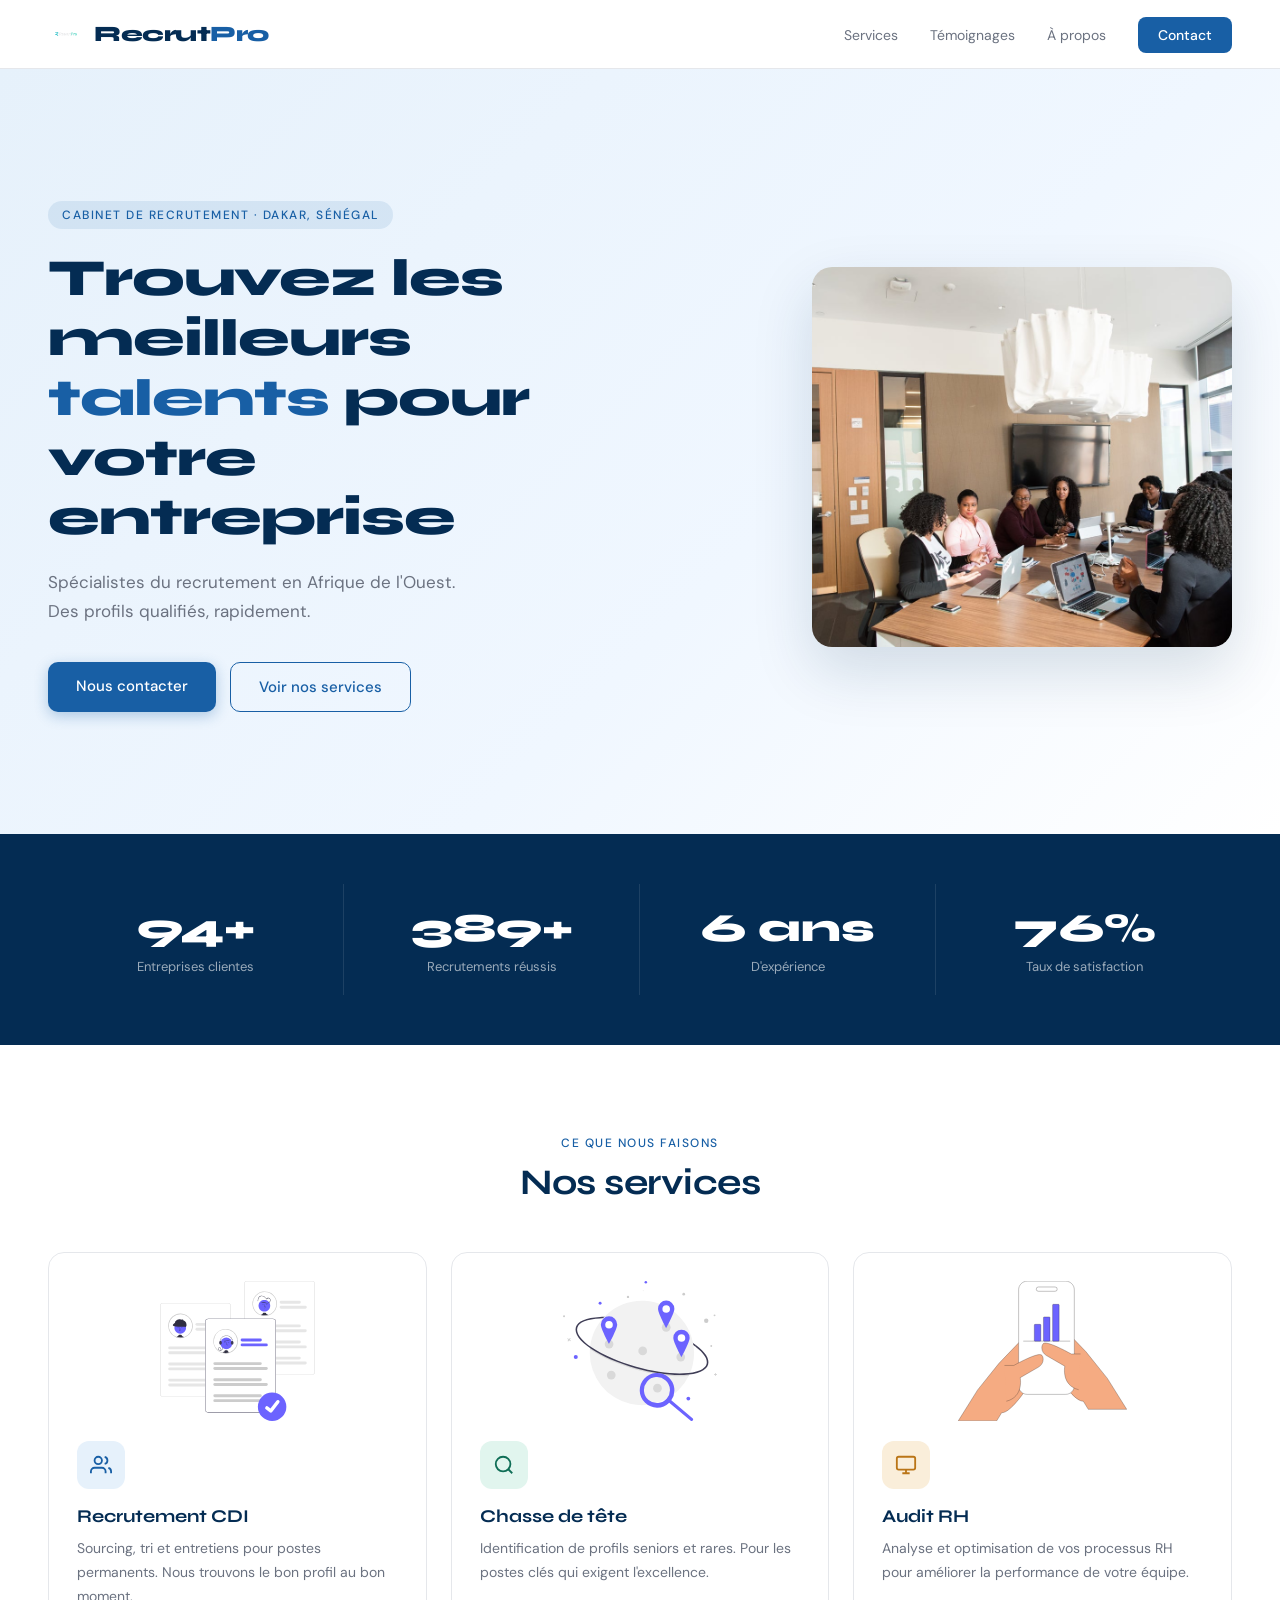
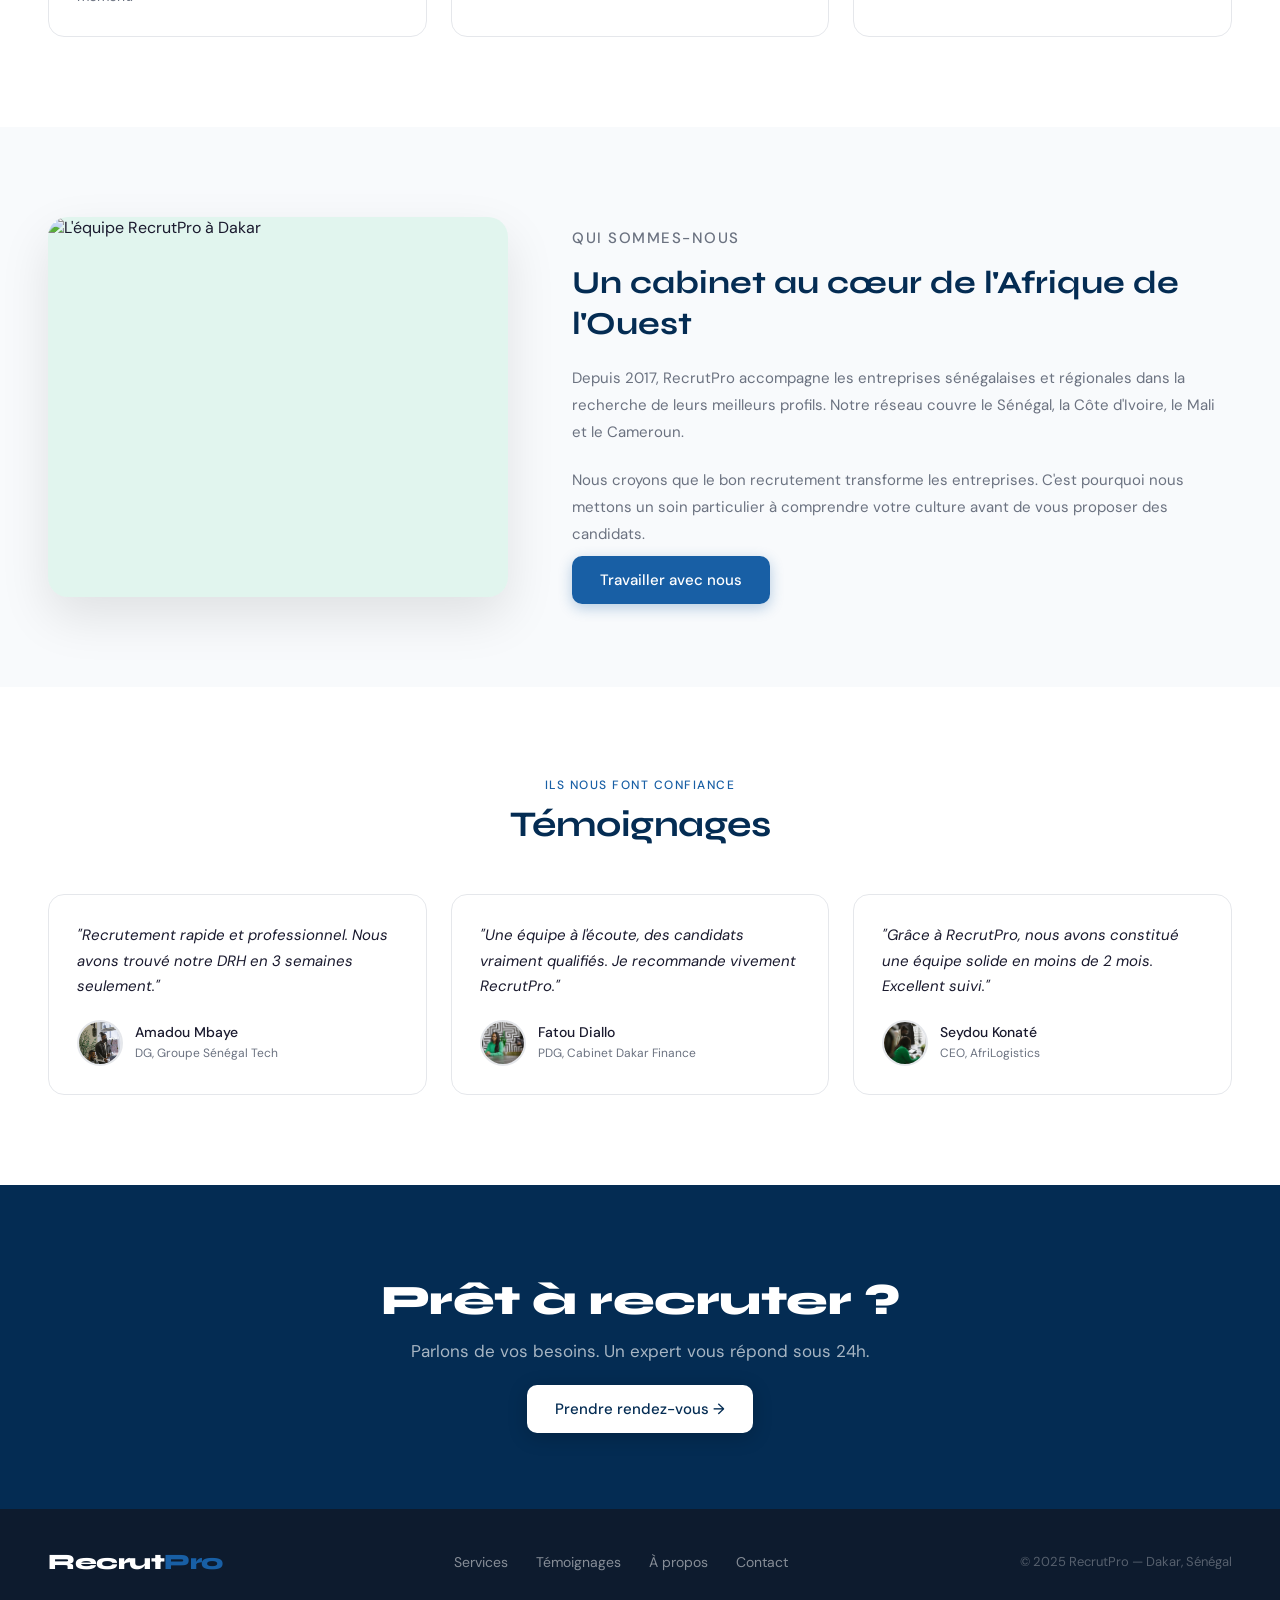
==== index.html @ 2d2f8867 "first commit" ====
<!DOCTYPE html>
<html lang="fr">
<head>
  <meta charset="UTF-8" />
  <meta name="viewport" content="width=device-width, initial-scale=1.0"/>
  <title>RecrutPro — Cabinet de recrutement</title>
  <link rel="preconnect" href="https://fonts.googleapis.com">
  <link href="https://fonts.googleapis.com/css2?family=Syne:wght@400;600;700;800&family=DM+Sans:wght@300;400;500&display=swap" rel="stylesheet">
  <link rel="stylesheet" href="style.css" />
</head>
<body>

  <!-- NAVBAR -->
  <nav class="navbar" id="navbar">
    <div class="logo-wrapper">
      <img src="images/logo.png" alt="Logo RecrutPro" class="logo-img" onerror="this.style.display='none'" />
      <span class="logo">Recrut<span class="logo-accent">Pro</span></span>
    </div>
    <ul class="nav-links" id="nav-links">
      <li><a href="#services">Services</a></li>
      <li><a href="#temoignages">Témoignages</a></li>
      <li><a href="#about">À propos</a></li>
      <li><a href="pages/contact.html" class="btn-contact">Contact</a></li>
    </ul>
    <button class="burger" id="burger" aria-label="Menu">
      <span></span><span></span><span></span>
    </button>
  </nav>

  <!-- HERO -->
  <section class="hero">
    <div class="hero-content">
      <p class="tag animate">Cabinet de recrutement · Dakar, Sénégal</p>
      <h1 class="animate delay-1">Trouvez les meilleurs <em>talents</em> pour votre entreprise</h1>
      <p class="subtitle animate delay-2">Spécialistes du recrutement en Afrique de l'Ouest.<br>Des profils qualifiés, rapidement.</p>
      <div class="hero-buttons animate delay-3">
        <a href="pages/contact.html" class="btn-primary">Nous contacter</a>
        <a href="#services" class="btn-secondary">Voir nos services</a>
      </div>
    </div>
    <div class="hero-visual animate delay-2">
      <img
        src="images/hero.jpg"
        alt="Équipe professionnelle en réunion"
        class="hero-img"
        onerror="this.parentElement.style.background='#B5D4F4'"
      />
    </div>
  </section>

  <!-- STATS -->
  <section class="stats">
    <div class="stat">
      <h2 data-target="120" data-suffix="+">0</h2>
      <p>Entreprises clientes</p>
    </div>
    <div class="stat">
      <h2 data-target="500" data-suffix="+">0</h2>
      <p>Recrutements réussis</p>
    </div>
    <div class="stat">
      <h2 data-target="8" data-suffix=" ans">0</h2>
      <p>D'expérience</p>
    </div>
    <div class="stat">
      <h2 data-target="98" data-suffix="%">0</h2>
      <p>Taux de satisfaction</p>
    </div>
  </section>

  <!-- SERVICES -->
  <section class="services" id="services">
    <div class="section-header">
      <p class="section-tag">Ce que nous faisons</p>
      <h2>Nos services</h2>
    </div>
    <div class="services-grid">

      <div class="service-card fade-in">
        <img
          src="images/service-recrutement.svg"
          alt="Illustration recrutement CDI"
          class="service-img"
          onerror="this.style.display='none'"
        />
        <div class="service-icon blue">
          <svg width="22" height="22" viewBox="0 0 24 24" fill="none" stroke="currentColor" stroke-width="2">
            <path d="M17 21v-2a4 4 0 0 0-4-4H5a4 4 0 0 0-4 4v2"/>
            <circle cx="9" cy="7" r="4"/>
            <path d="M23 21v-2a4 4 0 0 0-3-3.87"/>
            <path d="M16 3.13a4 4 0 0 1 0 7.75"/>
          </svg>
        </div>
        <h3>Recrutement CDI</h3>
        <p>Sourcing, tri et entretiens pour postes permanents. Nous trouvons le bon profil au bon moment.</p>
      </div>

      <div class="service-card fade-in">
        <img
          src="images/service-chasse.svg"
          alt="Illustration chasse de tête"
          class="service-img"
          onerror="this.style.display='none'"
        />
        <div class="service-icon green">
          <svg width="22" height="22" viewBox="0 0 24 24" fill="none" stroke="currentColor" stroke-width="2">
            <circle cx="11" cy="11" r="8"/>
            <path d="m21 21-4.35-4.35"/>
          </svg>
        </div>
        <h3>Chasse de tête</h3>
        <p>Identification de profils seniors et rares. Pour les postes clés qui exigent l'excellence.</p>
      </div>

      <div class="service-card fade-in">
        <img
          src="images/service-audit.svg"
          alt="Illustration audit RH"
          class="service-img"
          onerror="this.style.display='none'"
        />
        <div class="service-icon amber">
          <svg width="22" height="22" viewBox="0 0 24 24" fill="none" stroke="currentColor" stroke-width="2">
            <rect x="2" y="3" width="20" height="14" rx="2"/>
            <path d="M8 21h8M12 17v4"/>
          </svg>
        </div>
        <h3>Audit RH</h3>
        <p>Analyse et optimisation de vos processus RH pour améliorer la performance de votre équipe.</p>
      </div>

    </div>
  </section>

  <!-- À PROPOS -->
  <section class="about" id="about">
    <div class="about-img-wrapper fade-in">
      <img
        src="images/equipe.jpg"
        alt="L'équipe RecrutPro à Dakar"
        class="about-img"
        onerror="this.parentElement.style.background='#E1F5EE'"
      />
    </div>
    <div class="about-content fade-in">
      <p class="section-tag">Qui sommes-nous</p>
      <h2>Un cabinet au cœur de l'Afrique de l'Ouest</h2>
      <p>Depuis 2017, RecrutPro accompagne les entreprises sénégalaises et régionales dans la recherche de leurs meilleurs profils. Notre réseau couvre le Sénégal, la Côte d'Ivoire, le Mali et le Cameroun.</p>
      <br/>
      <p>Nous croyons que le bon recrutement transforme les entreprises. C'est pourquoi nous mettons un soin particulier à comprendre votre culture avant de vous proposer des candidats.</p>
      <br/>
      <a href="pages/contact.html" class="btn-primary">Travailler avec nous</a>
    </div>
  </section>

  <!-- TÉMOIGNAGES -->
  <section class="testimonials" id="temoignages">
    <div class="section-header">
      <p class="section-tag">Ils nous font confiance</p>
      <h2>Témoignages</h2>
    </div>
    <div class="testimonials-grid">

      <div class="testimonial-card fade-in">
        <p>"Recrutement rapide et professionnel. Nous avons trouvé notre DRH en 3 semaines seulement."</p>
        <div class="testimonial-author">
          <img
            src="images/temoignage-1.jpg"
            alt="Photo Amadou Mbaye"
            class="author-img"
            onerror="this.outerHTML='<div class=\'avatar-fallback blue\'>AM</div>'"
          />
          <div>
            <strong>Amadou Mbaye</strong>
            <span>DG, Groupe Sénégal Tech</span>
          </div>
        </div>
      </div>

      <div class="testimonial-card fade-in">
        <p>"Une équipe à l'écoute, des candidats vraiment qualifiés. Je recommande vivement RecrutPro."</p>
        <div class="testimonial-author">
          <img
            src="images/temoignage-2.jpg"
            alt="Photo Fatou Diallo"
            class="author-img"
            onerror="this.outerHTML='<div class=\'avatar-fallback green\'>FD</div>'"
          />
          <div>
            <strong>Fatou Diallo</strong>
            <span>PDG, Cabinet Dakar Finance</span>
          </div>
        </div>
      </div>

      <div class="testimonial-card fade-in">
        <p>"Grâce à RecrutPro, nous avons constitué une équipe solide en moins de 2 mois. Excellent suivi."</p>
        <div class="testimonial-author">
          <img
            src="images/temoignage-3.jpg"
            alt="Photo Seydou Konaté"
            class="author-img"
            onerror="this.outerHTML='<div class=\'avatar-fallback amber\'>SK</div>'"
          />
          <div>
            <strong>Seydou Konaté</strong>
            <span>CEO, AfriLogistics</span>
          </div>
        </div>
      </div>

    </div>
  </section>

  <!-- CTA -->
  <section class="cta">
    <div class="cta-content">
      <h2>Prêt à recruter ?</h2>
      <p>Parlons de vos besoins. Un expert vous répond sous 24h.</p>
      <a href="pages/contact.html" class="btn-primary">Prendre rendez-vous →</a>
    </div>
  </section>

  <!-- FOOTER -->
  <footer>
    <div class="footer-content">
      <div class="logo-wrapper">
        <img src="images/logo-blanc.png" alt="Logo RecrutPro" class="logo-img" onerror="this.style.display='none'" />
        <span class="logo footer-logo">Recrut<span class="logo-accent">Pro</span></span>
      </div>
      <div class="footer-links">
        <a href="#services">Services</a>
        <a href="#temoignages">Témoignages</a>
        <a href="#about">À propos</a>
        <a href="pages/contact.html">Contact</a>
      </div>
      <p class="footer-copy">© 2025 RecrutPro — Dakar, Sénégal</p>
    </div>
  </footer>

  <script src="script.js"></script>
</body>
</html>
---- style.css ----
/* ========================
   VARIABLES & RESET
======================== */
:root {
  --blue: #185FA5;
  --blue-light: #E6F1FB;
  --blue-dark: #042C53;
  --green: #0F6E56;
  --green-light: #E1F5EE;
  --amber: #BA7517;
  --amber-light: #FAEEDA;
  --text: #1a1a2e;
  --text-muted: #6b7280;
  --border: #e5e7eb;
  --bg: #ffffff;
  --bg-soft: #f8fafc;
}

* { margin: 0; padding: 0; box-sizing: border-box; }
html { scroll-behavior: smooth; }
body { font-family: 'DM Sans', sans-serif; color: var(--text); background: var(--bg); overflow-x: hidden; }

/* ========================
   NAVBAR
======================== */
.navbar {
  display: flex;
  justify-content: space-between;
  align-items: center;
  padding: 16px 48px;
  background: rgba(255,255,255,0.95);
  backdrop-filter: blur(10px);
  border-bottom: 1px solid var(--border);
  position: sticky;
  top: 0;
  z-index: 100;
  transition: box-shadow 0.3s ease;
}

.logo-wrapper {
  display: flex;
  align-items: center;
  gap: 10px;
}

/* Image du logo dans la navbar */
.logo-img {
  width: 36px;
  height: 36px;
  object-fit: contain;
}

.logo {
  font-family: 'Syne', sans-serif;
  font-size: 22px;
  font-weight: 800;
  color: var(--blue-dark);
  letter-spacing: -0.5px;
}

.logo-accent { color: var(--blue); }

.nav-links {
  list-style: none;
  display: flex;
  align-items: center;
  gap: 32px;
}

.nav-links a {
  text-decoration: none;
  color: var(--text-muted);
  font-size: 14px;
  transition: color 0.2s;
}

.nav-links a:hover { color: var(--blue); }

.btn-contact {
  background: var(--blue) !important;
  color: #fff !important;
  padding: 9px 20px;
  border-radius: 8px;
  font-weight: 500 !important;
  transition: background 0.2s, transform 0.1s !important;
}

.btn-contact:hover {
  background: var(--blue-dark) !important;
  transform: translateY(-1px);
}

.burger {
  display: none;
  flex-direction: column;
  gap: 5px;
  background: none;
  border: none;
  cursor: pointer;
  padding: 4px;
}

.burger span {
  display: block;
  width: 24px;
  height: 2px;
  background: var(--text);
  border-radius: 2px;
  transition: all 0.3s ease;
}

/* ========================
   HERO
======================== */
.hero {
  display: flex;
  align-items: center;
  justify-content: space-between;
  padding: 90px 48px 80px;
  background: linear-gradient(135deg, var(--blue-light) 0%, #f0f7ff 60%, #fff 100%);
  min-height: 85vh;
  gap: 60px;
}

.hero-content { flex: 1; max-width: 580px; }

.tag {
  display: inline-block;
  font-size: 12px;
  font-weight: 500;
  color: var(--blue);
  text-transform: uppercase;
  letter-spacing: 1.5px;
  background: rgba(24,95,165,0.1);
  padding: 6px 14px;
  border-radius: 20px;
  margin-bottom: 20px;
}

.hero-content h1 {
  font-family: 'Syne', sans-serif;
  font-size: 52px;
  font-weight: 800;
  color: var(--blue-dark);
  line-height: 1.15;
  margin-bottom: 20px;
  letter-spacing: -1px;
}

.hero-content h1 em { font-style: normal; color: var(--blue); }

.subtitle {
  font-size: 17px;
  color: var(--text-muted);
  line-height: 1.7;
  margin-bottom: 36px;
}

.hero-buttons { display: flex; gap: 14px; flex-wrap: wrap; }

.btn-primary {
  background: var(--blue);
  color: #fff;
  padding: 14px 28px;
  border-radius: 10px;
  text-decoration: none;
  font-size: 15px;
  font-weight: 500;
  transition: background 0.2s, transform 0.15s, box-shadow 0.2s;
  box-shadow: 0 4px 14px rgba(24,95,165,0.3);
}

.btn-primary:hover {
  background: var(--blue-dark);
  transform: translateY(-2px);
  box-shadow: 0 6px 20px rgba(24,95,165,0.4);
}

.btn-secondary {
  border: 1.5px solid var(--blue);
  color: var(--blue);
  padding: 14px 28px;
  border-radius: 10px;
  text-decoration: none;
  font-size: 15px;
  font-weight: 500;
  transition: background 0.2s, transform 0.15s;
}

.btn-secondary:hover { background: var(--blue-light); transform: translateY(-2px); }

/* Image du hero */
.hero-visual {
  flex: 0 0 420px;
  border-radius: 20px;
  overflow: hidden;
  box-shadow: 0 24px 60px rgba(4,44,83,0.15);
}

.hero-img {
  width: 100%;
  height: 380px;
  object-fit: cover;
  display: block;
}

/* ========================
   STATS
======================== */
.stats {
  display: grid;
  grid-template-columns: repeat(4, 1fr);
  background: var(--blue-dark);
  padding: 50px 48px;
}

.stat {
  text-align: center;
  padding: 20px;
  border-right: 1px solid rgba(255,255,255,0.1);
}

.stat:last-child { border-right: none; }

.stat h2 {
  font-family: 'Syne', sans-serif;
  font-size: 40px;
  font-weight: 800;
  color: #fff;
  margin-bottom: 6px;
}

.stat p { font-size: 13px; color: rgba(255,255,255,0.6); }

/* ========================
   SECTION HEADER
======================== */
.section-header { text-align: center; margin-bottom: 48px; }

.section-tag {
  font-size: 12px;
  font-weight: 500;
  color: var(--blue);
  text-transform: uppercase;
  letter-spacing: 1.5px;
  margin-bottom: 10px;
}

.section-header h2 {
  font-family: 'Syne', sans-serif;
  font-size: 36px;
  font-weight: 700;
  color: var(--blue-dark);
  letter-spacing: -0.5px;
}

/* ========================
   SERVICES
======================== */
.services { padding: 90px 48px; background: var(--bg); }

.services-grid {
  display: grid;
  grid-template-columns: repeat(3, 1fr);
  gap: 24px;
}

.service-card {
  border: 1px solid var(--border);
  border-radius: 16px;
  padding: 28px;
  transition: transform 0.3s ease, box-shadow 0.3s ease, border-color 0.3s;
  background: #fff;
}

.service-card:hover {
  transform: translateY(-6px);
  box-shadow: 0 20px 40px rgba(0,0,0,0.08);
  border-color: var(--blue);
}

/* Image illustration dans la carte service */
.service-img {
  width: 100%;
  height: 140px;
  object-fit: contain;
  margin-bottom: 20px;
  display: block;
}

.service-icon {
  width: 48px;
  height: 48px;
  border-radius: 12px;
  display: flex;
  align-items: center;
  justify-content: center;
  margin-bottom: 16px;
}

.service-icon.blue { background: var(--blue-light); color: var(--blue); }
.service-icon.green { background: var(--green-light); color: var(--green); }
.service-icon.amber { background: var(--amber-light); color: var(--amber); }

.service-card h3 {
  font-family: 'Syne', sans-serif;
  font-size: 18px;
  font-weight: 700;
  color: var(--blue-dark);
  margin-bottom: 10px;
}

.service-card p { font-size: 14px; color: var(--text-muted); line-height: 1.7; }

/* ========================
   À PROPOS
======================== */
.about {
  display: flex;
  align-items: center;
  gap: 64px;
  padding: 90px 48px;
  background: var(--bg-soft);
}

/* Image de l'équipe dans la section à propos */
.about-img-wrapper {
  flex: 0 0 460px;
  border-radius: 20px;
  overflow: hidden;
  box-shadow: 0 20px 50px rgba(0,0,0,0.1);
}

.about-img {
  width: 100%;
  height: 380px;
  object-fit: cover;
  display: block;
}

.about-content { flex: 1; }

.about-content h2 {
  font-family: 'Syne', sans-serif;
  font-size: 32px;
  font-weight: 700;
  color: var(--blue-dark);
  margin: 10px 0 20px;
  line-height: 1.3;
}

.about-content p { font-size: 15px; color: var(--text-muted); line-height: 1.8; }

/* ========================
   TÉMOIGNAGES
======================== */
.testimonials { padding: 90px 48px; background: var(--bg); }

.testimonials-grid {
  display: grid;
  grid-template-columns: repeat(3, 1fr);
  gap: 24px;
}

.testimonial-card {
  background: #fff;
  border: 1px solid var(--border);
  border-radius: 16px;
  padding: 28px;
  transition: transform 0.3s, box-shadow 0.3s;
}

.testimonial-card:hover {
  transform: translateY(-4px);
  box-shadow: 0 16px 32px rgba(0,0,0,0.07);
}

.testimonial-card > p {
  font-size: 15px;
  color: var(--text);
  line-height: 1.7;
  margin-bottom: 20px;
  font-style: italic;
}

.testimonial-author { display: flex; align-items: center; gap: 12px; }

/* Photo de profil dans les témoignages */
.author-img {
  width: 46px;
  height: 46px;
  border-radius: 50%;
  object-fit: cover;
  flex-shrink: 0;
  border: 2px solid var(--border);
}

/* Fallback si l'image n'est pas disponible */
.avatar-fallback {
  width: 46px;
  height: 46px;
  border-radius: 50%;
  display: flex;
  align-items: center;
  justify-content: center;
  font-family: 'Syne', sans-serif;
  font-size: 13px;
  font-weight: 700;
  flex-shrink: 0;
}

.avatar-fallback.blue { background: var(--blue-light); color: var(--blue); }
.avatar-fallback.green { background: var(--green-light); color: var(--green); }
.avatar-fallback.amber { background: var(--amber-light); color: var(--amber); }

.testimonial-author strong { display: block; font-size: 14px; color: var(--text); font-weight: 500; }
.testimonial-author span { font-size: 12px; color: var(--text-muted); }

/* ========================
   CTA
======================== */
.cta { padding: 90px 48px; background: var(--blue-dark); text-align: center; }

.cta-content h2 {
  font-family: 'Syne', sans-serif;
  font-size: 42px;
  font-weight: 800;
  color: #fff;
  margin-bottom: 14px;
  letter-spacing: -0.5px;
}

.cta-content p { font-size: 17px; color: rgba(255,255,255,0.65); margin-bottom: 36px; }

.cta .btn-primary {
  background: #fff;
  color: var(--blue-dark);
  box-shadow: 0 4px 20px rgba(0,0,0,0.2);
}

.cta .btn-primary:hover { background: var(--blue-light); }

/* ========================
   FOOTER
======================== */
footer { background: #0d1b2e; padding: 40px 48px; }

.footer-content {
  display: flex;
  align-items: center;
  justify-content: space-between;
  flex-wrap: wrap;
  gap: 20px;
}

/* Logo blanc dans le footer */
.footer-logo-img { width: 30px; height: 30px; object-fit: contain; }
.footer-logo { color: #fff !important; }

.footer-links { display: flex; gap: 28px; }

.footer-links a {
  text-decoration: none;
  font-size: 14px;
  color: rgba(255,255,255,0.5);
  transition: color 0.2s;
}

.footer-links a:hover { color: #fff; }
.footer-copy { font-size: 13px; color: rgba(255,255,255,0.3); }

/* ========================
   ANIMATIONS
======================== */
.animate {
  opacity: 0;
  transform: translateY(24px);
  animation: fadeUp 0.7s ease forwards;
}

.delay-1 { animation-delay: 0.15s; }
.delay-2 { animation-delay: 0.3s; }
.delay-3 { animation-delay: 0.45s; }

@keyframes fadeUp {
  to { opacity: 1; transform: translateY(0); }
}

.fade-in {
  opacity: 0;
  transform: translateY(28px);
  transition: opacity 0.6s ease, transform 0.6s ease;
}

.fade-in.visible { opacity: 1; transform: translateY(0); }

/* ========================
   RESPONSIVE
======================== */
@media (max-width: 900px) {
  .hero { flex-direction: column; padding: 60px 24px; min-height: auto; text-align: center; }
  .hero-content h1 { font-size: 34px; }
  .hero-buttons { justify-content: center; }
  .hero-visual { flex: none; width: 100%; }
  .hero-img { height: 240px; }

  .stats { grid-template-columns: repeat(2, 1fr); padding: 40px 24px; }
  .stat { border-right: none; border-bottom: 1px solid rgba(255,255,255,0.1); }

  .services-grid,
  .testimonials-grid { grid-template-columns: 1fr; }

  .about { flex-direction: column; padding: 60px 24px; }
  .about-img-wrapper { flex: none; width: 100%; }
  .about-img { height: 260px; }

  .navbar { padding: 16px 24px; }
  .services, .testimonials, .cta { padding: 60px 24px; }

  .nav-links {
    display: none;
    flex-direction: column;
    position: absolute;
    top: 68px; left: 0; right: 0;
    background: #fff;
    padding: 20px 24px;
    border-bottom: 1px solid var(--border);
    gap: 16px;
  }

  .nav-links.open { display: flex; }
  .burger { display: flex; }

  .footer-content { flex-direction: column; text-align: center; }
  .footer-links { flex-wrap: wrap; justify-content: center; }
}
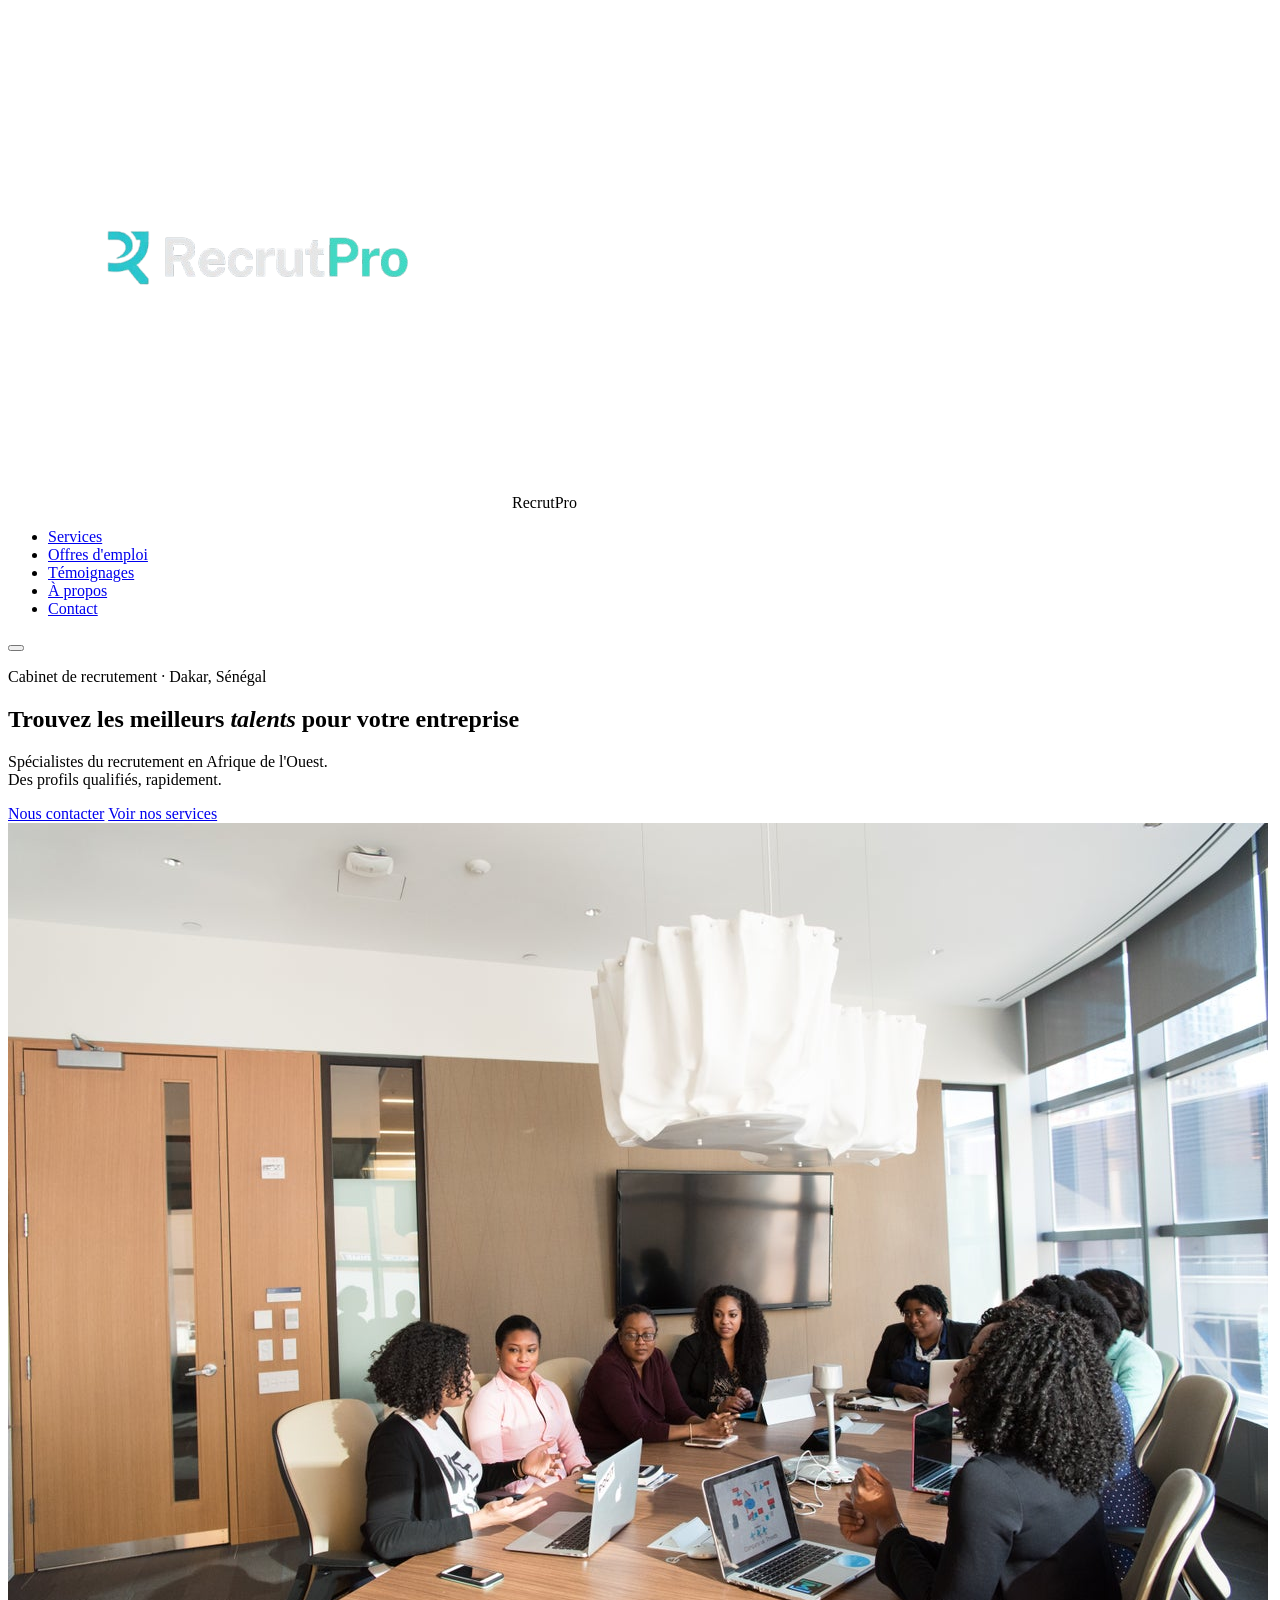
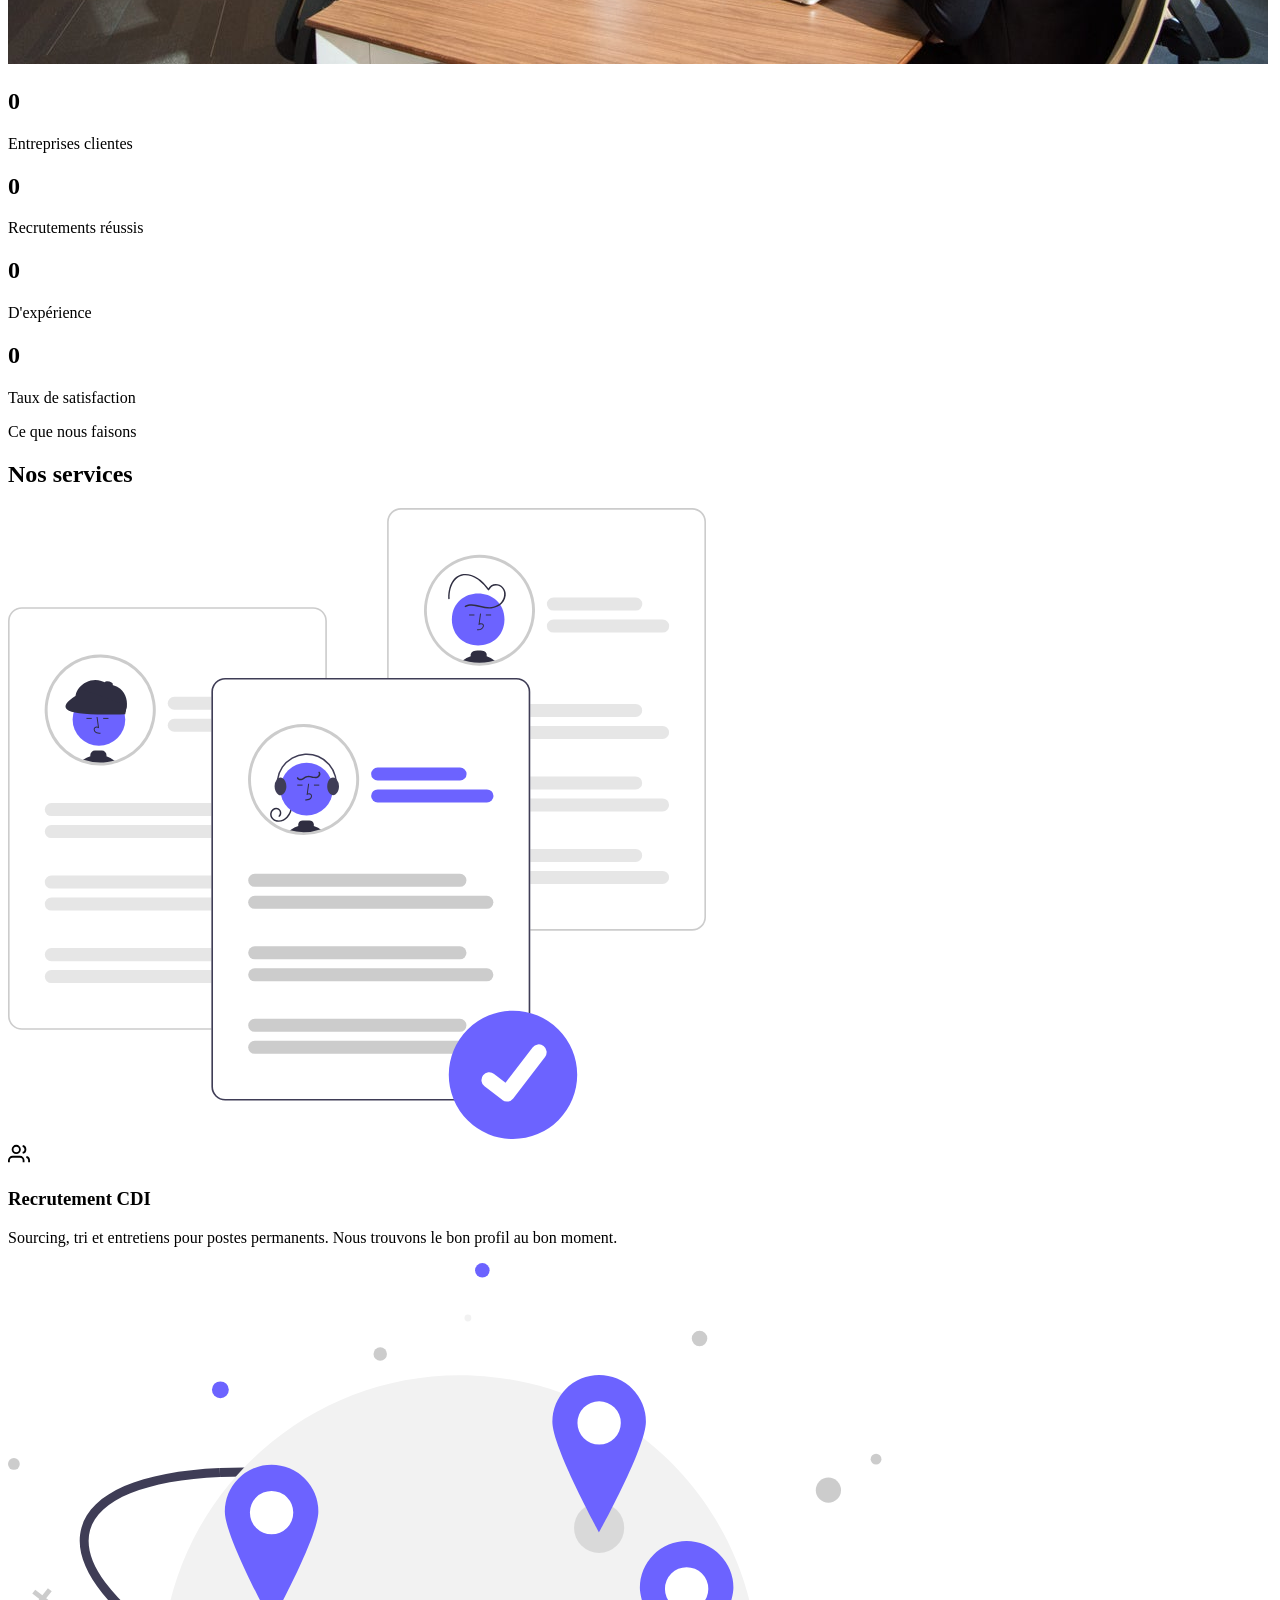
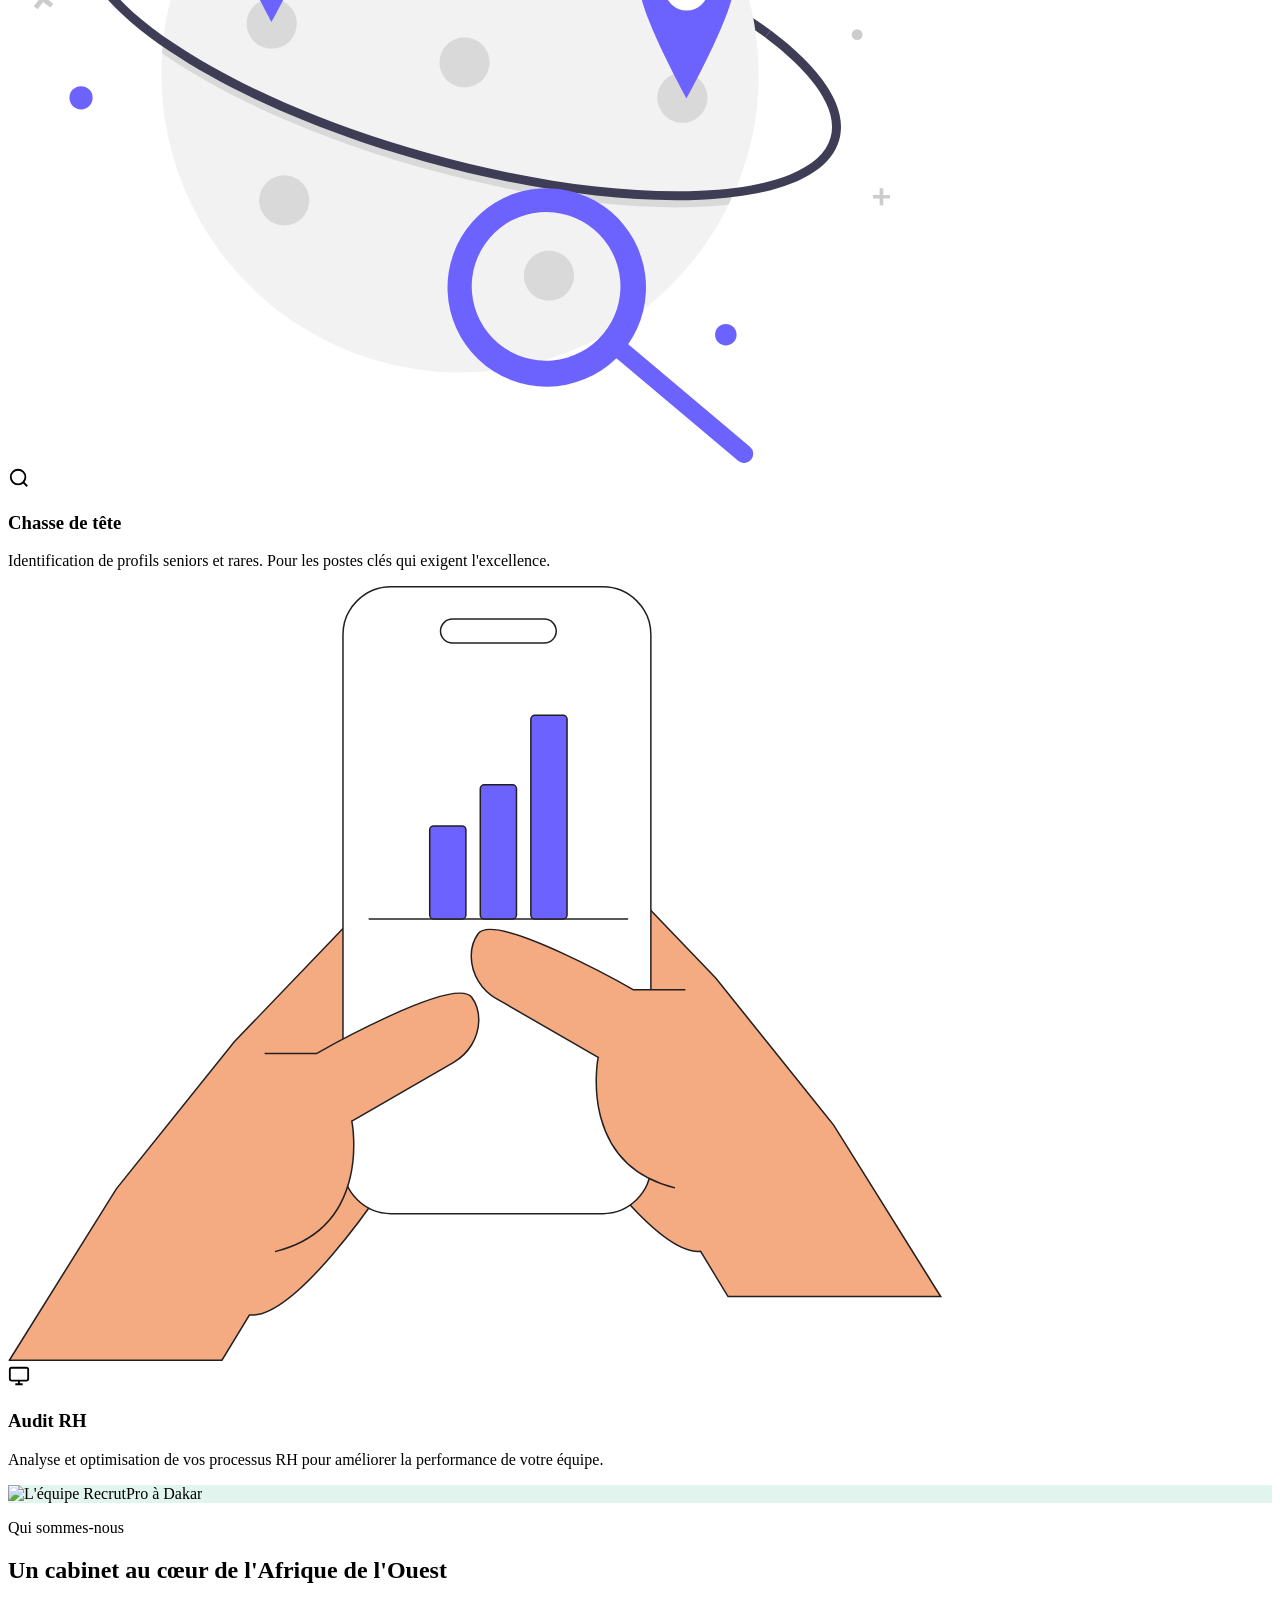
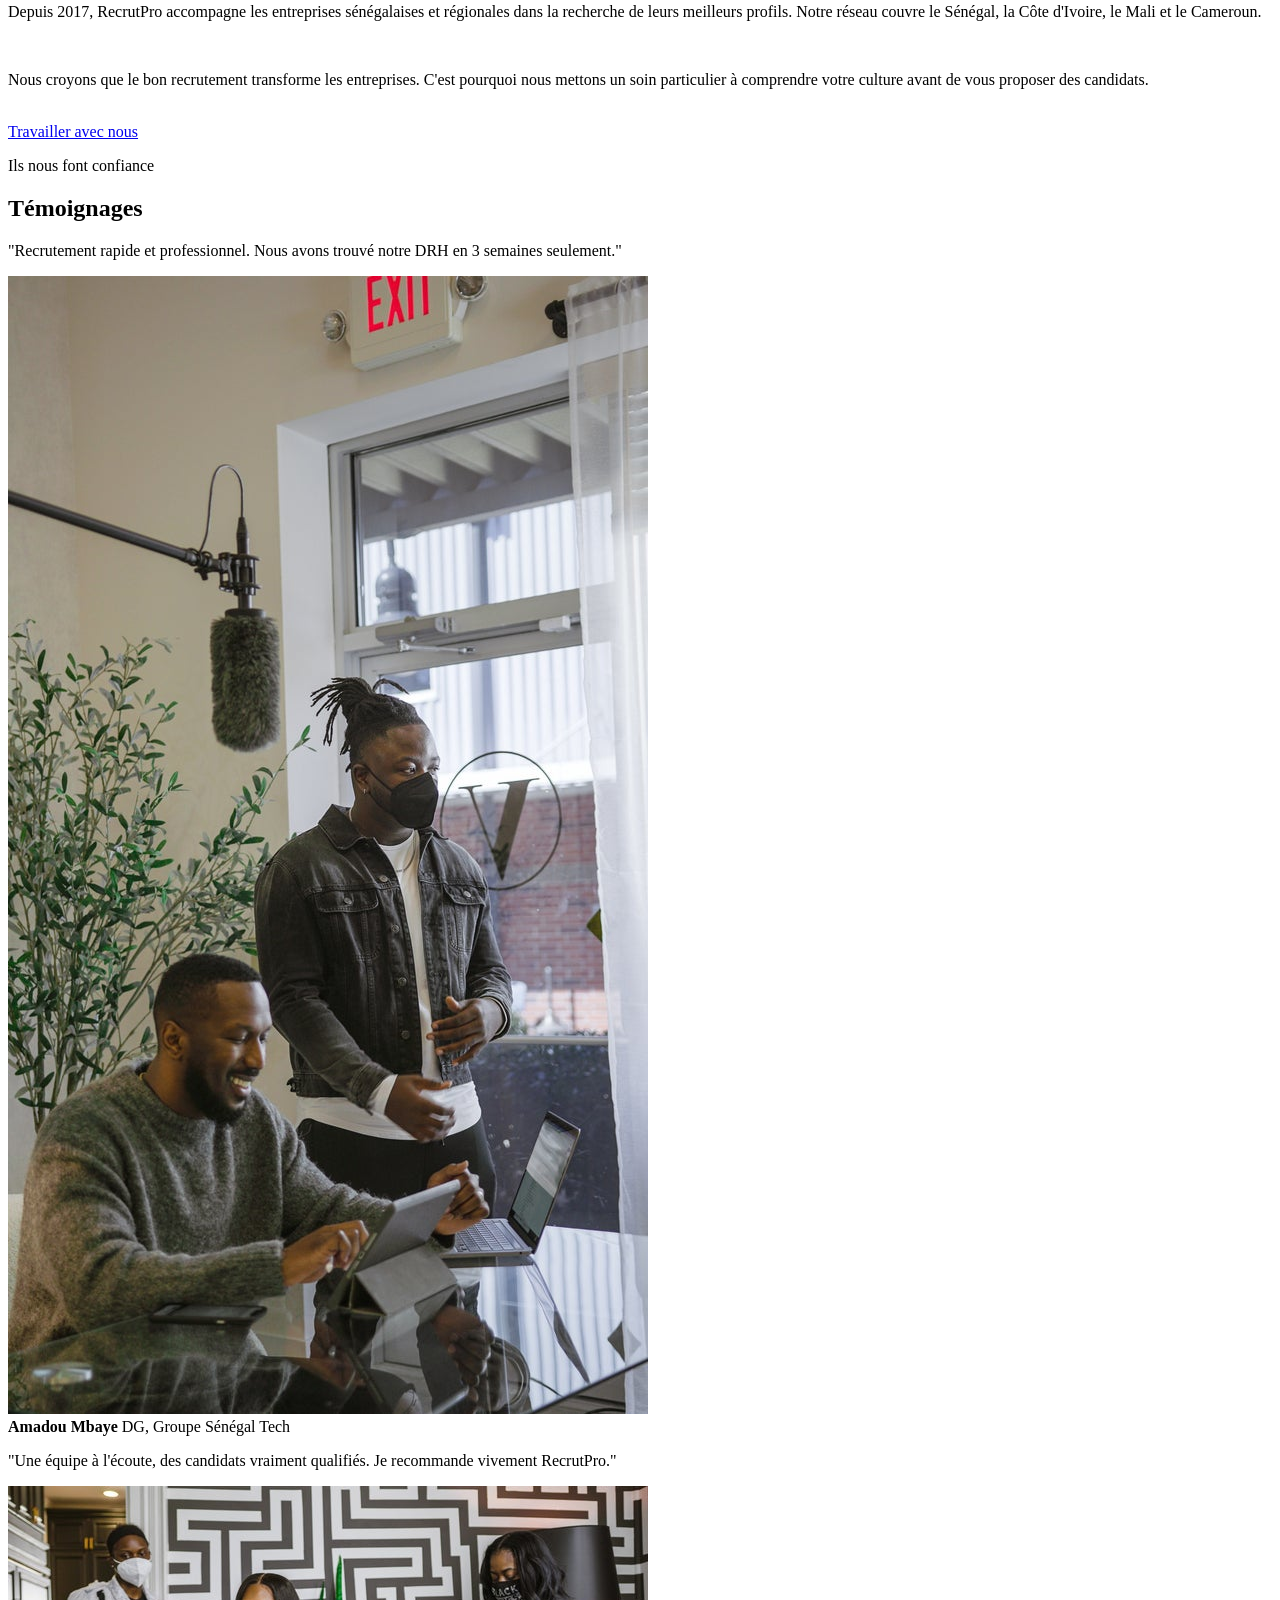
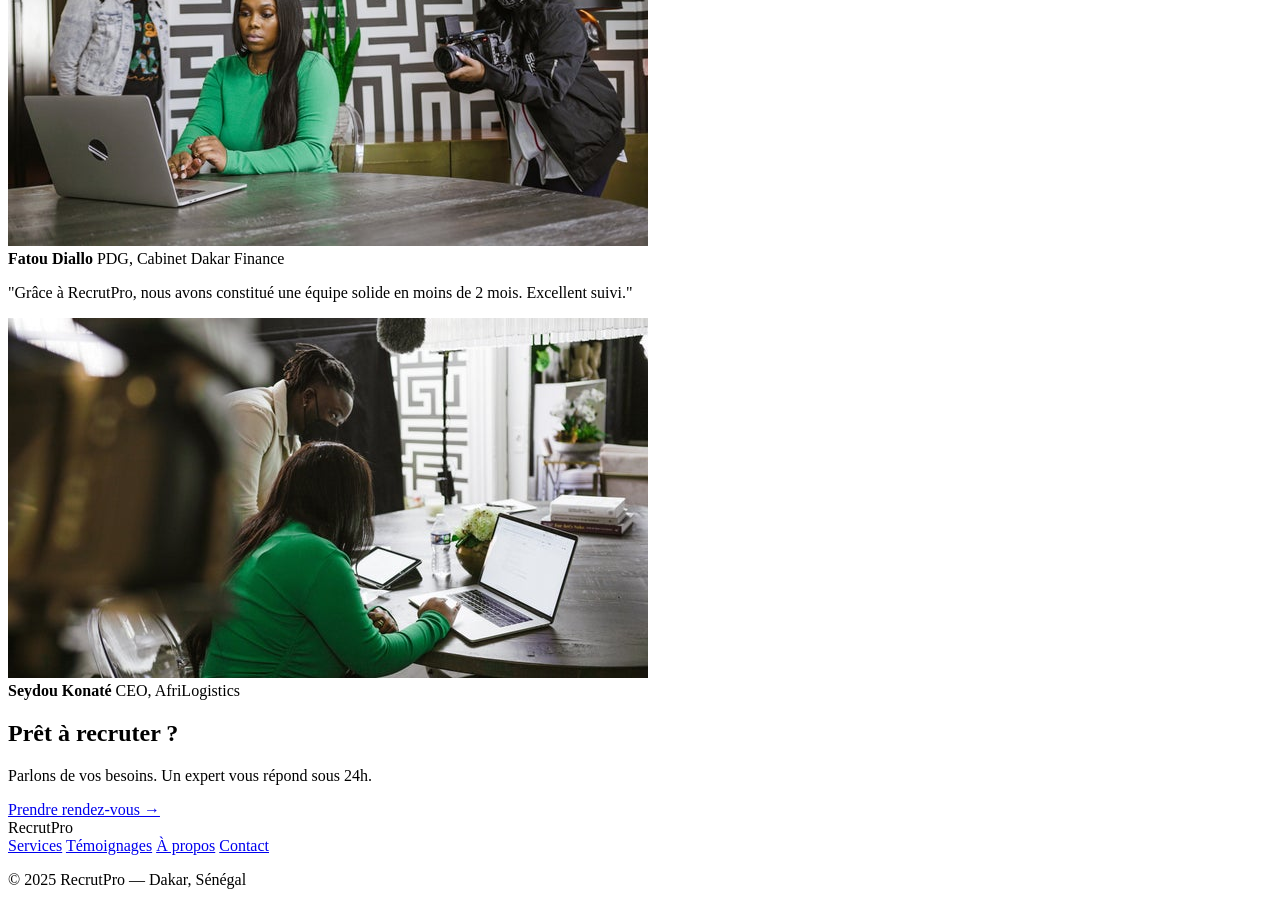
==== commit 97264331: "Ajout page offres d'emploi" ====
--- a/index.html
+++ b/index.html
@@ -6,18 +6,21 @@
   <title>RecrutPro — Cabinet de recrutement</title>
   <link rel="preconnect" href="https://fonts.googleapis.com">
   <link href="https://fonts.googleapis.com/css2?family=Syne:wght@400;600;700;800&family=DM+Sans:wght@300;400;500&display=swap" rel="stylesheet">
-  <link rel="stylesheet" href="style.css" />
+  <link rel="stylesheet" href="css/style.css" />
 </head>
 <body>
 
   <!-- NAVBAR -->
   <nav class="navbar" id="navbar">
     <div class="logo-wrapper">
+      <!-- LOGO : téléchargez votre logo et nommez-le logo.png -->
+      <!-- Si vous n'avez pas de logo, supprimez la balise img ci-dessous -->
       <img src="images/logo.png" alt="Logo RecrutPro" class="logo-img" onerror="this.style.display='none'" />
       <span class="logo">Recrut<span class="logo-accent">Pro</span></span>
     </div>
     <ul class="nav-links" id="nav-links">
       <li><a href="#services">Services</a></li>
+      <li><a href="pages/offres.html">Offres d'emploi</a></li>
       <li><a href="#temoignages">Témoignages</a></li>
       <li><a href="#about">À propos</a></li>
       <li><a href="pages/contact.html" class="btn-contact">Contact</a></li>
@@ -27,7 +30,13 @@
     </button>
   </nav>
 
-  <!-- HERO -->
+  <!-- HERO
+       IMAGE À TÉLÉCHARGER :
+       → Site : unsplash.com ou nappy.co
+       → Chercher : "africa office team" ou "business meeting africa"
+       → Renommer le fichier : hero.jpg
+       → Placer dans : images/hero.jpg
+  -->
   <section class="hero">
     <div class="hero-content">
       <p class="tag animate">Cabinet de recrutement · Dakar, Sénégal</p>
@@ -68,7 +77,14 @@
     </div>
   </section>
 
-  <!-- SERVICES -->
+  <!-- SERVICES
+       IMAGES À TÉLÉCHARGER :
+       → Site : undraw.co
+       → Chercher : "hiring" → renommer : service-recrutement.svg
+       → Chercher : "search" → renommer : service-chasse.svg
+       → Chercher : "analytics" → renommer : service-audit.svg
+       → Placer dans : images/
+  -->
   <section class="services" id="services">
     <div class="section-header">
       <p class="section-tag">Ce que nous faisons</p>
@@ -132,7 +148,13 @@
     </div>
   </section>
 
-  <!-- À PROPOS -->
+  <!-- À PROPOS
+       IMAGE À TÉLÉCHARGER :
+       → Site : nappy.co ou pexels.com
+       → Chercher : "african team office" ou "business meeting senegal"
+       → Renommer le fichier : equipe.jpg
+       → Placer dans : images/equipe.jpg
+  -->
   <section class="about" id="about">
     <div class="about-img-wrapper fade-in">
       <img
@@ -153,7 +175,14 @@
     </div>
   </section>
 
-  <!-- TÉMOIGNAGES -->
+  <!-- TÉMOIGNAGES
+       IMAGES À TÉLÉCHARGER :
+       → Site : nappy.co ou pexels.com
+       → Chercher : "african businessman" / "african businesswoman"
+       → Renommer : temoignage-1.jpg / temoignage-2.jpg / temoignage-3.jpg
+       → Placer dans : images/
+       → Taille idéale : 100x100px (photo de profil carrée)
+  -->
   <section class="testimonials" id="temoignages">
     <div class="section-header">
       <p class="section-tag">Ils nous font confiance</p>
@@ -238,6 +267,6 @@
     </div>
   </footer>
 
-  <script src="script.js"></script>
+  <script src="js/script.js"></script>
 </body>
 </html>
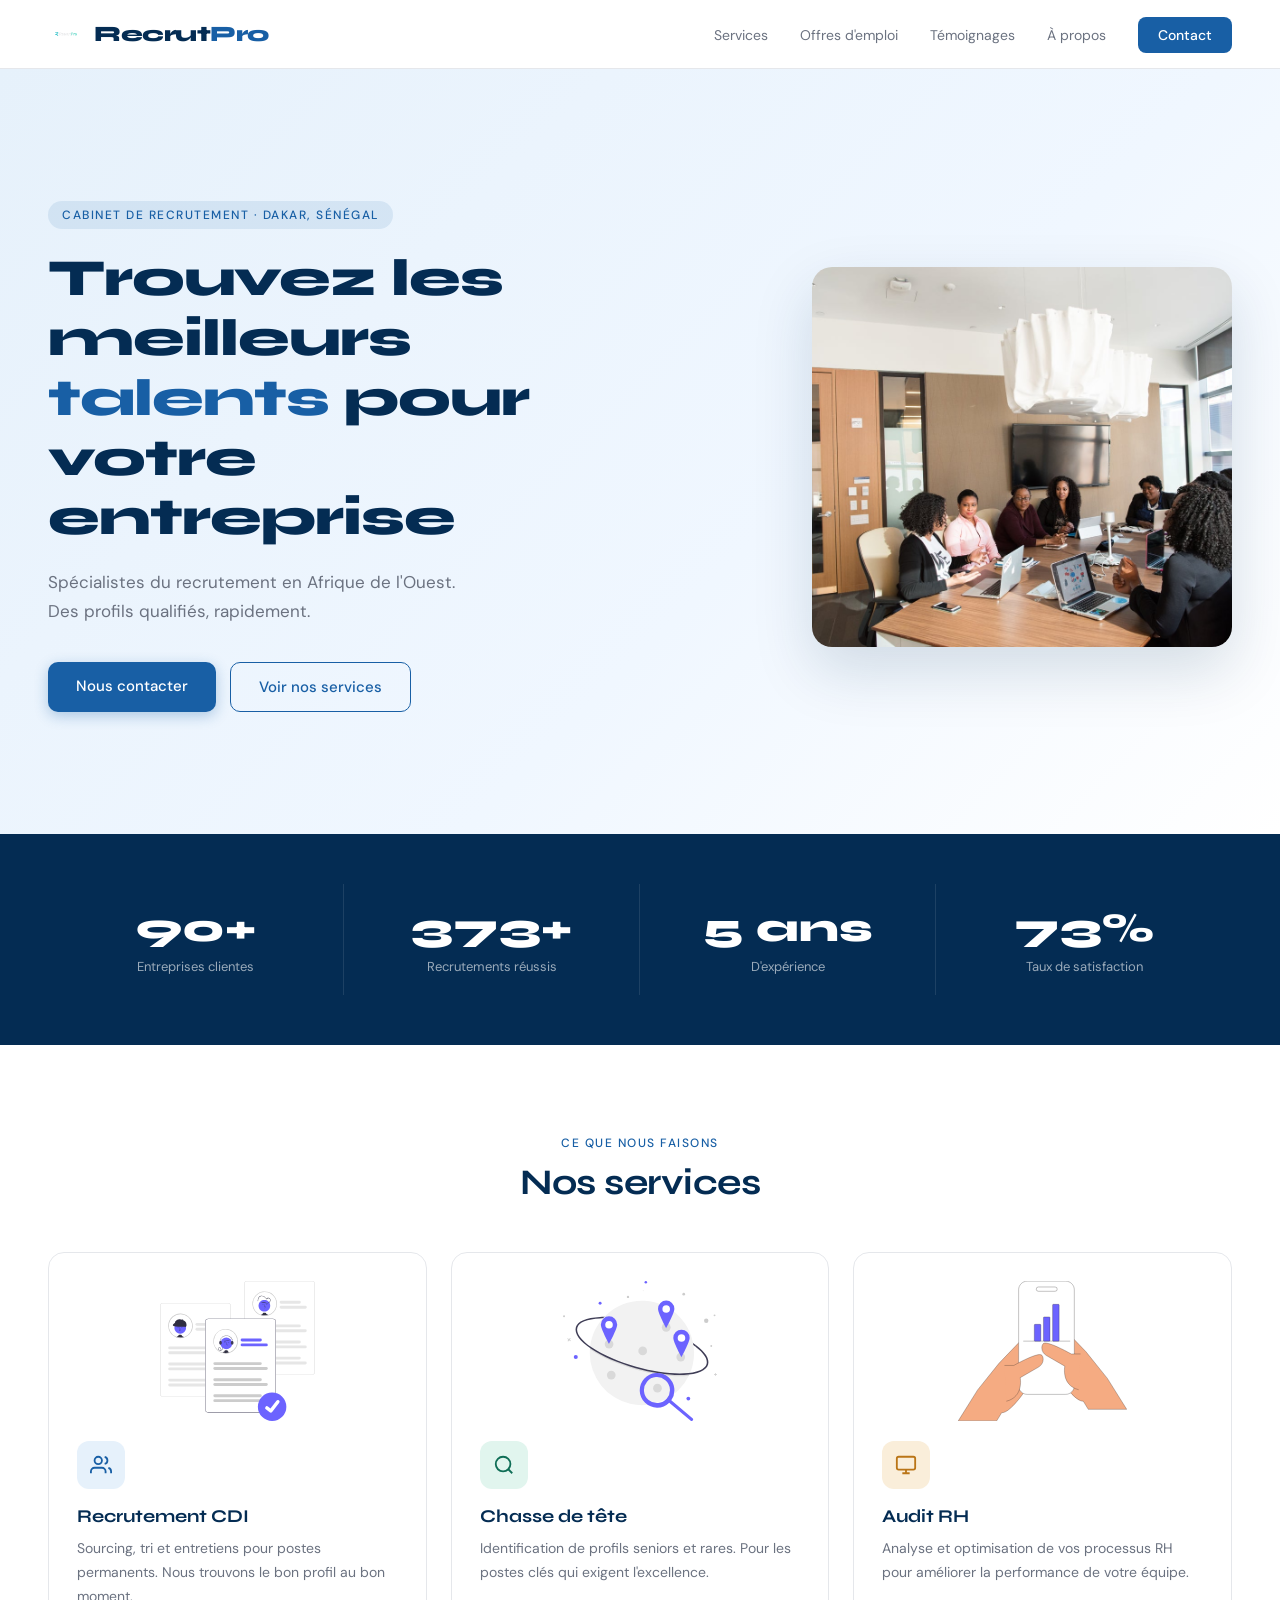
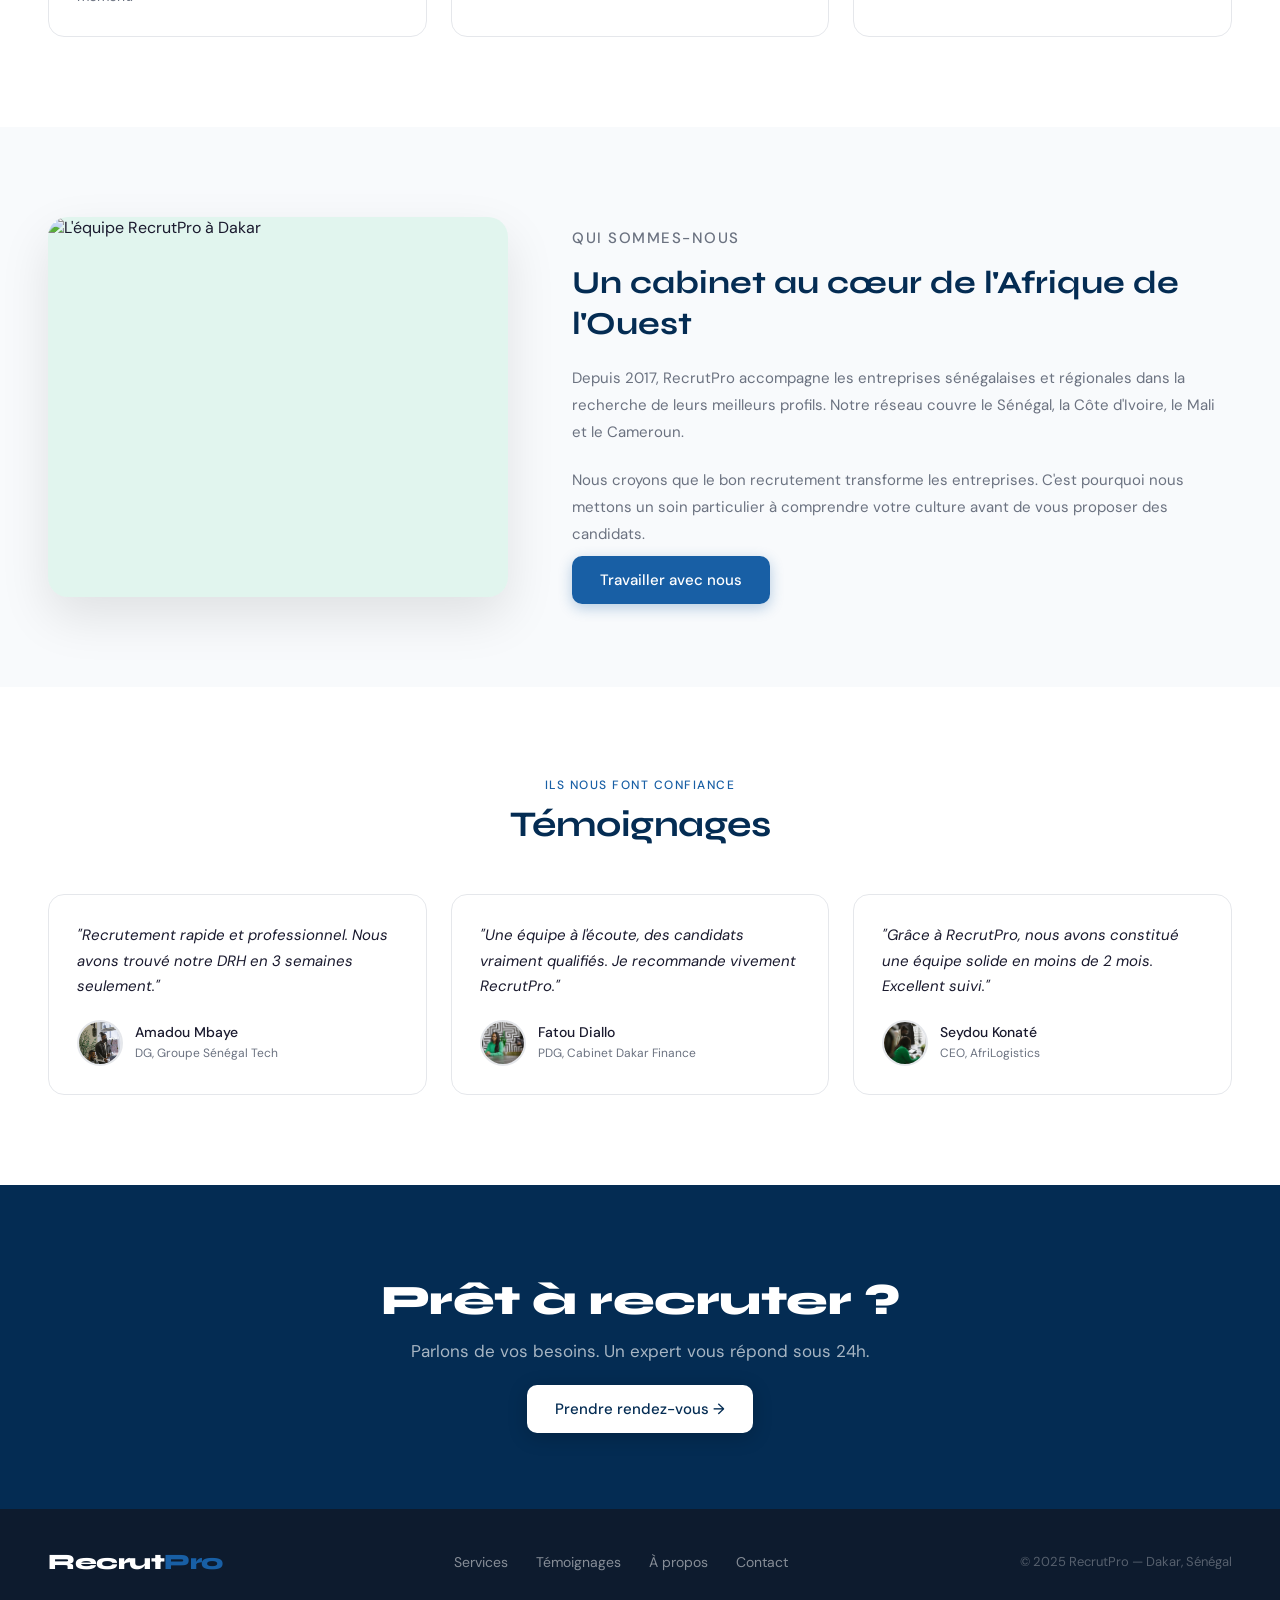
==== commit 33f8ac5a: "Fix CSS index.html" ====
--- a/index.html
+++ b/index.html
@@ -6,7 +6,7 @@
   <title>RecrutPro — Cabinet de recrutement</title>
   <link rel="preconnect" href="https://fonts.googleapis.com">
   <link href="https://fonts.googleapis.com/css2?family=Syne:wght@400;600;700;800&family=DM+Sans:wght@300;400;500&display=swap" rel="stylesheet">
-  <link rel="stylesheet" href="css/style.css" />
+  <link rel="stylesheet" href="style.css" />
 </head>
 <body>
 
@@ -267,6 +267,6 @@
     </div>
   </footer>
 
-  <script src="js/script.js"></script>
+  <script src="script.js"></script>
 </body>
 </html>
--- a/style.css
+++ b/style.css
@@ -0,0 +1,536 @@
+/* ========================
+   VARIABLES & RESET
+======================== */
+:root {
+  --blue: #185FA5;
+  --blue-light: #E6F1FB;
+  --blue-dark: #042C53;
+  --green: #0F6E56;
+  --green-light: #E1F5EE;
+  --amber: #BA7517;
+  --amber-light: #FAEEDA;
+  --text: #1a1a2e;
+  --text-muted: #6b7280;
+  --border: #e5e7eb;
+  --bg: #ffffff;
+  --bg-soft: #f8fafc;
+}
+
+* { margin: 0; padding: 0; box-sizing: border-box; }
+html { scroll-behavior: smooth; }
+body { font-family: 'DM Sans', sans-serif; color: var(--text); background: var(--bg); overflow-x: hidden; }
+
+/* ========================
+   NAVBAR
+======================== */
+.navbar {
+  display: flex;
+  justify-content: space-between;
+  align-items: center;
+  padding: 16px 48px;
+  background: rgba(255,255,255,0.95);
+  backdrop-filter: blur(10px);
+  border-bottom: 1px solid var(--border);
+  position: sticky;
+  top: 0;
+  z-index: 100;
+  transition: box-shadow 0.3s ease;
+}
+
+.logo-wrapper {
+  display: flex;
+  align-items: center;
+  gap: 10px;
+}
+
+/* Image du logo dans la navbar */
+.logo-img {
+  width: 36px;
+  height: 36px;
+  object-fit: contain;
+}
+
+.logo {
+  font-family: 'Syne', sans-serif;
+  font-size: 22px;
+  font-weight: 800;
+  color: var(--blue-dark);
+  letter-spacing: -0.5px;
+}
+
+.logo-accent { color: var(--blue); }
+
+.nav-links {
+  list-style: none;
+  display: flex;
+  align-items: center;
+  gap: 32px;
+}
+
+.nav-links a {
+  text-decoration: none;
+  color: var(--text-muted);
+  font-size: 14px;
+  transition: color 0.2s;
+}
+
+.nav-links a:hover { color: var(--blue); }
+
+.btn-contact {
+  background: var(--blue) !important;
+  color: #fff !important;
+  padding: 9px 20px;
+  border-radius: 8px;
+  font-weight: 500 !important;
+  transition: background 0.2s, transform 0.1s !important;
+}
+
+.btn-contact:hover {
+  background: var(--blue-dark) !important;
+  transform: translateY(-1px);
+}
+
+.burger {
+  display: none;
+  flex-direction: column;
+  gap: 5px;
+  background: none;
+  border: none;
+  cursor: pointer;
+  padding: 4px;
+}
+
+.burger span {
+  display: block;
+  width: 24px;
+  height: 2px;
+  background: var(--text);
+  border-radius: 2px;
+  transition: all 0.3s ease;
+}
+
+/* ========================
+   HERO
+======================== */
+.hero {
+  display: flex;
+  align-items: center;
+  justify-content: space-between;
+  padding: 90px 48px 80px;
+  background: linear-gradient(135deg, var(--blue-light) 0%, #f0f7ff 60%, #fff 100%);
+  min-height: 85vh;
+  gap: 60px;
+}
+
+.hero-content { flex: 1; max-width: 580px; }
+
+.tag {
+  display: inline-block;
+  font-size: 12px;
+  font-weight: 500;
+  color: var(--blue);
+  text-transform: uppercase;
+  letter-spacing: 1.5px;
+  background: rgba(24,95,165,0.1);
+  padding: 6px 14px;
+  border-radius: 20px;
+  margin-bottom: 20px;
+}
+
+.hero-content h1 {
+  font-family: 'Syne', sans-serif;
+  font-size: 52px;
+  font-weight: 800;
+  color: var(--blue-dark);
+  line-height: 1.15;
+  margin-bottom: 20px;
+  letter-spacing: -1px;
+}
+
+.hero-content h1 em { font-style: normal; color: var(--blue); }
+
+.subtitle {
+  font-size: 17px;
+  color: var(--text-muted);
+  line-height: 1.7;
+  margin-bottom: 36px;
+}
+
+.hero-buttons { display: flex; gap: 14px; flex-wrap: wrap; }
+
+.btn-primary {
+  background: var(--blue);
+  color: #fff;
+  padding: 14px 28px;
+  border-radius: 10px;
+  text-decoration: none;
+  font-size: 15px;
+  font-weight: 500;
+  transition: background 0.2s, transform 0.15s, box-shadow 0.2s;
+  box-shadow: 0 4px 14px rgba(24,95,165,0.3);
+}
+
+.btn-primary:hover {
+  background: var(--blue-dark);
+  transform: translateY(-2px);
+  box-shadow: 0 6px 20px rgba(24,95,165,0.4);
+}
+
+.btn-secondary {
+  border: 1.5px solid var(--blue);
+  color: var(--blue);
+  padding: 14px 28px;
+  border-radius: 10px;
+  text-decoration: none;
+  font-size: 15px;
+  font-weight: 500;
+  transition: background 0.2s, transform 0.15s;
+}
+
+.btn-secondary:hover { background: var(--blue-light); transform: translateY(-2px); }
+
+/* Image du hero */
+.hero-visual {
+  flex: 0 0 420px;
+  border-radius: 20px;
+  overflow: hidden;
+  box-shadow: 0 24px 60px rgba(4,44,83,0.15);
+}
+
+.hero-img {
+  width: 100%;
+  height: 380px;
+  object-fit: cover;
+  display: block;
+}
+
+/* ========================
+   STATS
+======================== */
+.stats {
+  display: grid;
+  grid-template-columns: repeat(4, 1fr);
+  background: var(--blue-dark);
+  padding: 50px 48px;
+}
+
+.stat {
+  text-align: center;
+  padding: 20px;
+  border-right: 1px solid rgba(255,255,255,0.1);
+}
+
+.stat:last-child { border-right: none; }
+
+.stat h2 {
+  font-family: 'Syne', sans-serif;
+  font-size: 40px;
+  font-weight: 800;
+  color: #fff;
+  margin-bottom: 6px;
+}
+
+.stat p { font-size: 13px; color: rgba(255,255,255,0.6); }
+
+/* ========================
+   SECTION HEADER
+======================== */
+.section-header { text-align: center; margin-bottom: 48px; }
+
+.section-tag {
+  font-size: 12px;
+  font-weight: 500;
+  color: var(--blue);
+  text-transform: uppercase;
+  letter-spacing: 1.5px;
+  margin-bottom: 10px;
+}
+
+.section-header h2 {
+  font-family: 'Syne', sans-serif;
+  font-size: 36px;
+  font-weight: 700;
+  color: var(--blue-dark);
+  letter-spacing: -0.5px;
+}
+
+/* ========================
+   SERVICES
+======================== */
+.services { padding: 90px 48px; background: var(--bg); }
+
+.services-grid {
+  display: grid;
+  grid-template-columns: repeat(3, 1fr);
+  gap: 24px;
+}
+
+.service-card {
+  border: 1px solid var(--border);
+  border-radius: 16px;
+  padding: 28px;
+  transition: transform 0.3s ease, box-shadow 0.3s ease, border-color 0.3s;
+  background: #fff;
+}
+
+.service-card:hover {
+  transform: translateY(-6px);
+  box-shadow: 0 20px 40px rgba(0,0,0,0.08);
+  border-color: var(--blue);
+}
+
+/* Image illustration dans la carte service */
+.service-img {
+  width: 100%;
+  height: 140px;
+  object-fit: contain;
+  margin-bottom: 20px;
+  display: block;
+}
+
+.service-icon {
+  width: 48px;
+  height: 48px;
+  border-radius: 12px;
+  display: flex;
+  align-items: center;
+  justify-content: center;
+  margin-bottom: 16px;
+}
+
+.service-icon.blue { background: var(--blue-light); color: var(--blue); }
+.service-icon.green { background: var(--green-light); color: var(--green); }
+.service-icon.amber { background: var(--amber-light); color: var(--amber); }
+
+.service-card h3 {
+  font-family: 'Syne', sans-serif;
+  font-size: 18px;
+  font-weight: 700;
+  color: var(--blue-dark);
+  margin-bottom: 10px;
+}
+
+.service-card p { font-size: 14px; color: var(--text-muted); line-height: 1.7; }
+
+/* ========================
+   À PROPOS
+======================== */
+.about {
+  display: flex;
+  align-items: center;
+  gap: 64px;
+  padding: 90px 48px;
+  background: var(--bg-soft);
+}
+
+/* Image de l'équipe dans la section à propos */
+.about-img-wrapper {
+  flex: 0 0 460px;
+  border-radius: 20px;
+  overflow: hidden;
+  box-shadow: 0 20px 50px rgba(0,0,0,0.1);
+}
+
+.about-img {
+  width: 100%;
+  height: 380px;
+  object-fit: cover;
+  display: block;
+}
+
+.about-content { flex: 1; }
+
+.about-content h2 {
+  font-family: 'Syne', sans-serif;
+  font-size: 32px;
+  font-weight: 700;
+  color: var(--blue-dark);
+  margin: 10px 0 20px;
+  line-height: 1.3;
+}
+
+.about-content p { font-size: 15px; color: var(--text-muted); line-height: 1.8; }
+
+/* ========================
+   TÉMOIGNAGES
+======================== */
+.testimonials { padding: 90px 48px; background: var(--bg); }
+
+.testimonials-grid {
+  display: grid;
+  grid-template-columns: repeat(3, 1fr);
+  gap: 24px;
+}
+
+.testimonial-card {
+  background: #fff;
+  border: 1px solid var(--border);
+  border-radius: 16px;
+  padding: 28px;
+  transition: transform 0.3s, box-shadow 0.3s;
+}
+
+.testimonial-card:hover {
+  transform: translateY(-4px);
+  box-shadow: 0 16px 32px rgba(0,0,0,0.07);
+}
+
+.testimonial-card > p {
+  font-size: 15px;
+  color: var(--text);
+  line-height: 1.7;
+  margin-bottom: 20px;
+  font-style: italic;
+}
+
+.testimonial-author { display: flex; align-items: center; gap: 12px; }
+
+/* Photo de profil dans les témoignages */
+.author-img {
+  width: 46px;
+  height: 46px;
+  border-radius: 50%;
+  object-fit: cover;
+  flex-shrink: 0;
+  border: 2px solid var(--border);
+}
+
+/* Fallback si l'image n'est pas disponible */
+.avatar-fallback {
+  width: 46px;
+  height: 46px;
+  border-radius: 50%;
+  display: flex;
+  align-items: center;
+  justify-content: center;
+  font-family: 'Syne', sans-serif;
+  font-size: 13px;
+  font-weight: 700;
+  flex-shrink: 0;
+}
+
+.avatar-fallback.blue { background: var(--blue-light); color: var(--blue); }
+.avatar-fallback.green { background: var(--green-light); color: var(--green); }
+.avatar-fallback.amber { background: var(--amber-light); color: var(--amber); }
+
+.testimonial-author strong { display: block; font-size: 14px; color: var(--text); font-weight: 500; }
+.testimonial-author span { font-size: 12px; color: var(--text-muted); }
+
+/* ========================
+   CTA
+======================== */
+.cta { padding: 90px 48px; background: var(--blue-dark); text-align: center; }
+
+.cta-content h2 {
+  font-family: 'Syne', sans-serif;
+  font-size: 42px;
+  font-weight: 800;
+  color: #fff;
+  margin-bottom: 14px;
+  letter-spacing: -0.5px;
+}
+
+.cta-content p { font-size: 17px; color: rgba(255,255,255,0.65); margin-bottom: 36px; }
+
+.cta .btn-primary {
+  background: #fff;
+  color: var(--blue-dark);
+  box-shadow: 0 4px 20px rgba(0,0,0,0.2);
+}
+
+.cta .btn-primary:hover { background: var(--blue-light); }
+
+/* ========================
+   FOOTER
+======================== */
+footer { background: #0d1b2e; padding: 40px 48px; }
+
+.footer-content {
+  display: flex;
+  align-items: center;
+  justify-content: space-between;
+  flex-wrap: wrap;
+  gap: 20px;
+}
+
+/* Logo blanc dans le footer */
+.footer-logo-img { width: 30px; height: 30px; object-fit: contain; }
+.footer-logo { color: #fff !important; }
+
+.footer-links { display: flex; gap: 28px; }
+
+.footer-links a {
+  text-decoration: none;
+  font-size: 14px;
+  color: rgba(255,255,255,0.5);
+  transition: color 0.2s;
+}
+
+.footer-links a:hover { color: #fff; }
+.footer-copy { font-size: 13px; color: rgba(255,255,255,0.3); }
+
+/* ========================
+   ANIMATIONS
+======================== */
+.animate {
+  opacity: 0;
+  transform: translateY(24px);
+  animation: fadeUp 0.7s ease forwards;
+}
+
+.delay-1 { animation-delay: 0.15s; }
+.delay-2 { animation-delay: 0.3s; }
+.delay-3 { animation-delay: 0.45s; }
+
+@keyframes fadeUp {
+  to { opacity: 1; transform: translateY(0); }
+}
+
+.fade-in {
+  opacity: 0;
+  transform: translateY(28px);
+  transition: opacity 0.6s ease, transform 0.6s ease;
+}
+
+.fade-in.visible { opacity: 1; transform: translateY(0); }
+
+/* ========================
+   RESPONSIVE
+======================== */
+@media (max-width: 900px) {
+  .hero { flex-direction: column; padding: 60px 24px; min-height: auto; text-align: center; }
+  .hero-content h1 { font-size: 34px; }
+  .hero-buttons { justify-content: center; }
+  .hero-visual { flex: none; width: 100%; }
+  .hero-img { height: 240px; }
+
+  .stats { grid-template-columns: repeat(2, 1fr); padding: 40px 24px; }
+  .stat { border-right: none; border-bottom: 1px solid rgba(255,255,255,0.1); }
+
+  .services-grid,
+  .testimonials-grid { grid-template-columns: 1fr; }
+
+  .about { flex-direction: column; padding: 60px 24px; }
+  .about-img-wrapper { flex: none; width: 100%; }
+  .about-img { height: 260px; }
+
+  .navbar { padding: 16px 24px; }
+  .services, .testimonials, .cta { padding: 60px 24px; }
+
+  .nav-links {
+    display: none;
+    flex-direction: column;
+    position: absolute;
+    top: 68px; left: 0; right: 0;
+    background: #fff;
+    padding: 20px 24px;
+    border-bottom: 1px solid var(--border);
+    gap: 16px;
+  }
+
+  .nav-links.open { display: flex; }
+  .burger { display: flex; }
+
+  .footer-content { flex-direction: column; text-align: center; }
+  .footer-links { flex-wrap: wrap; justify-content: center; }
+}
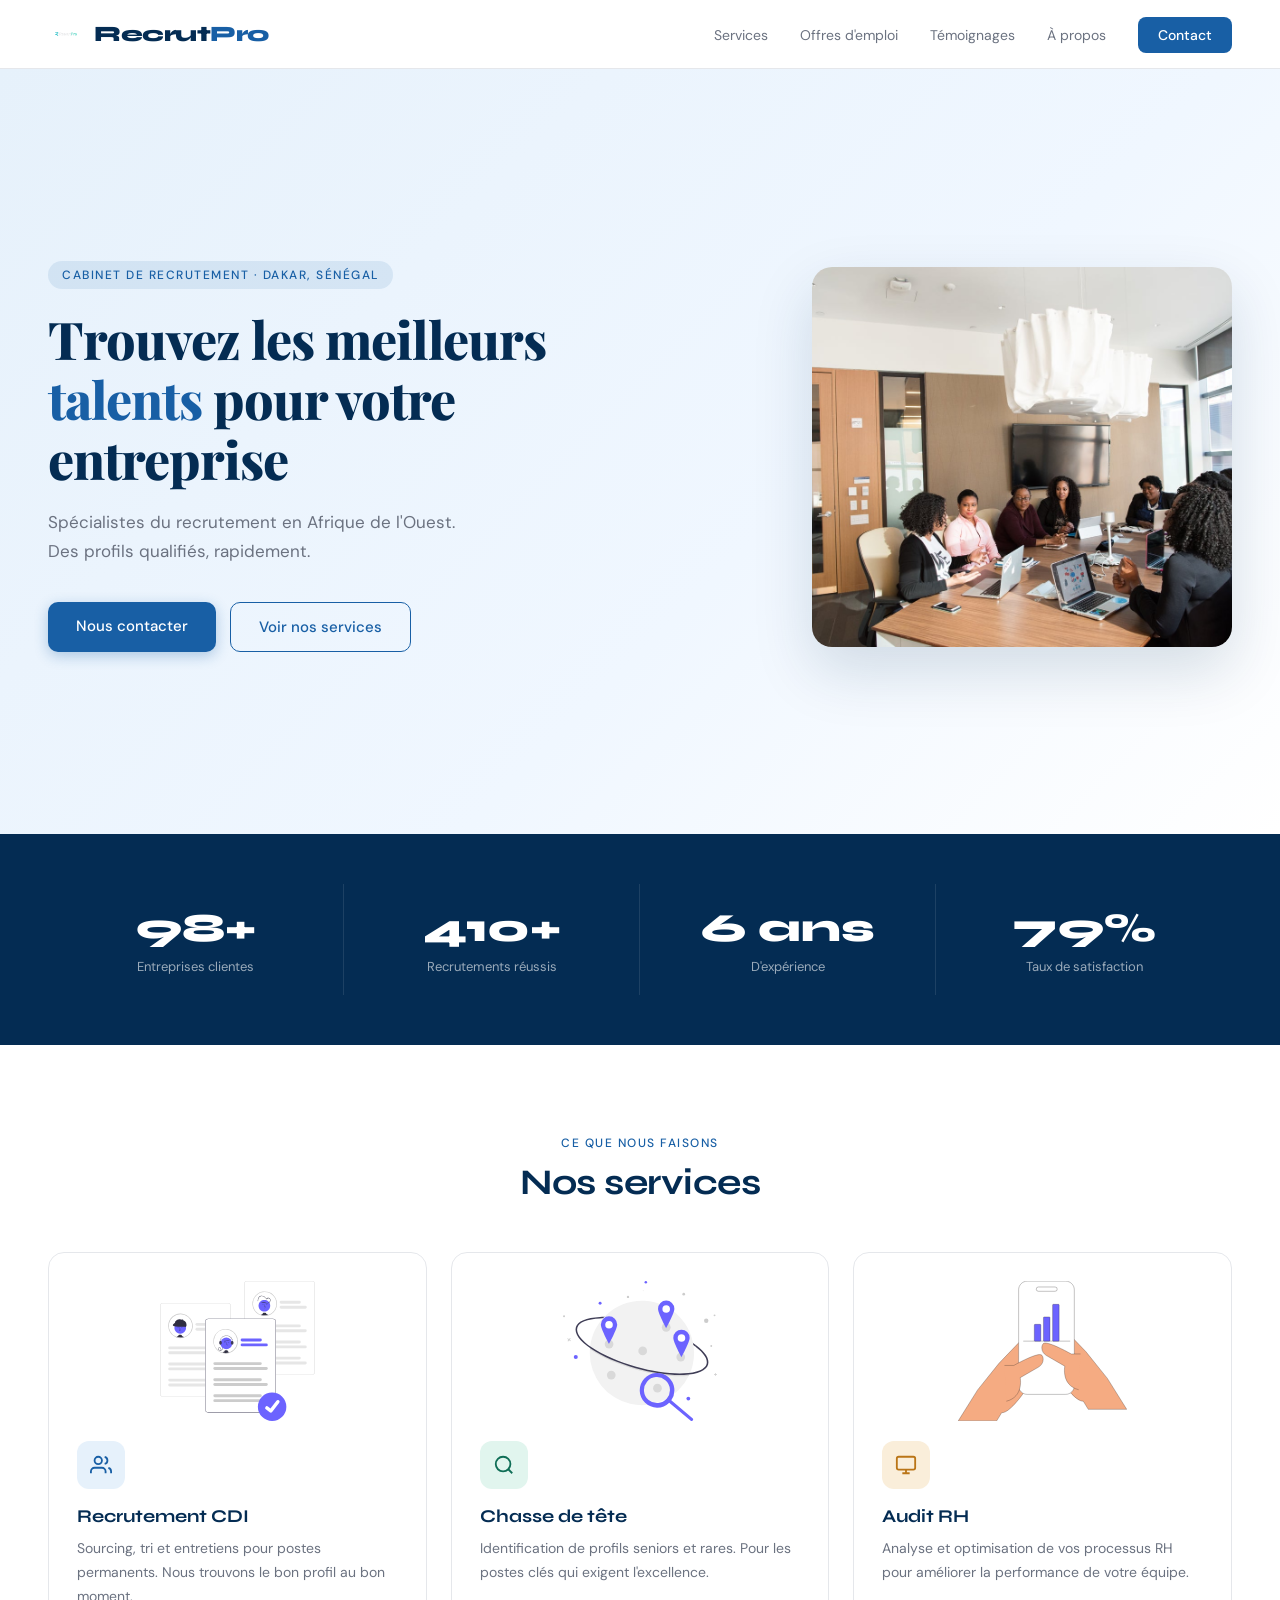
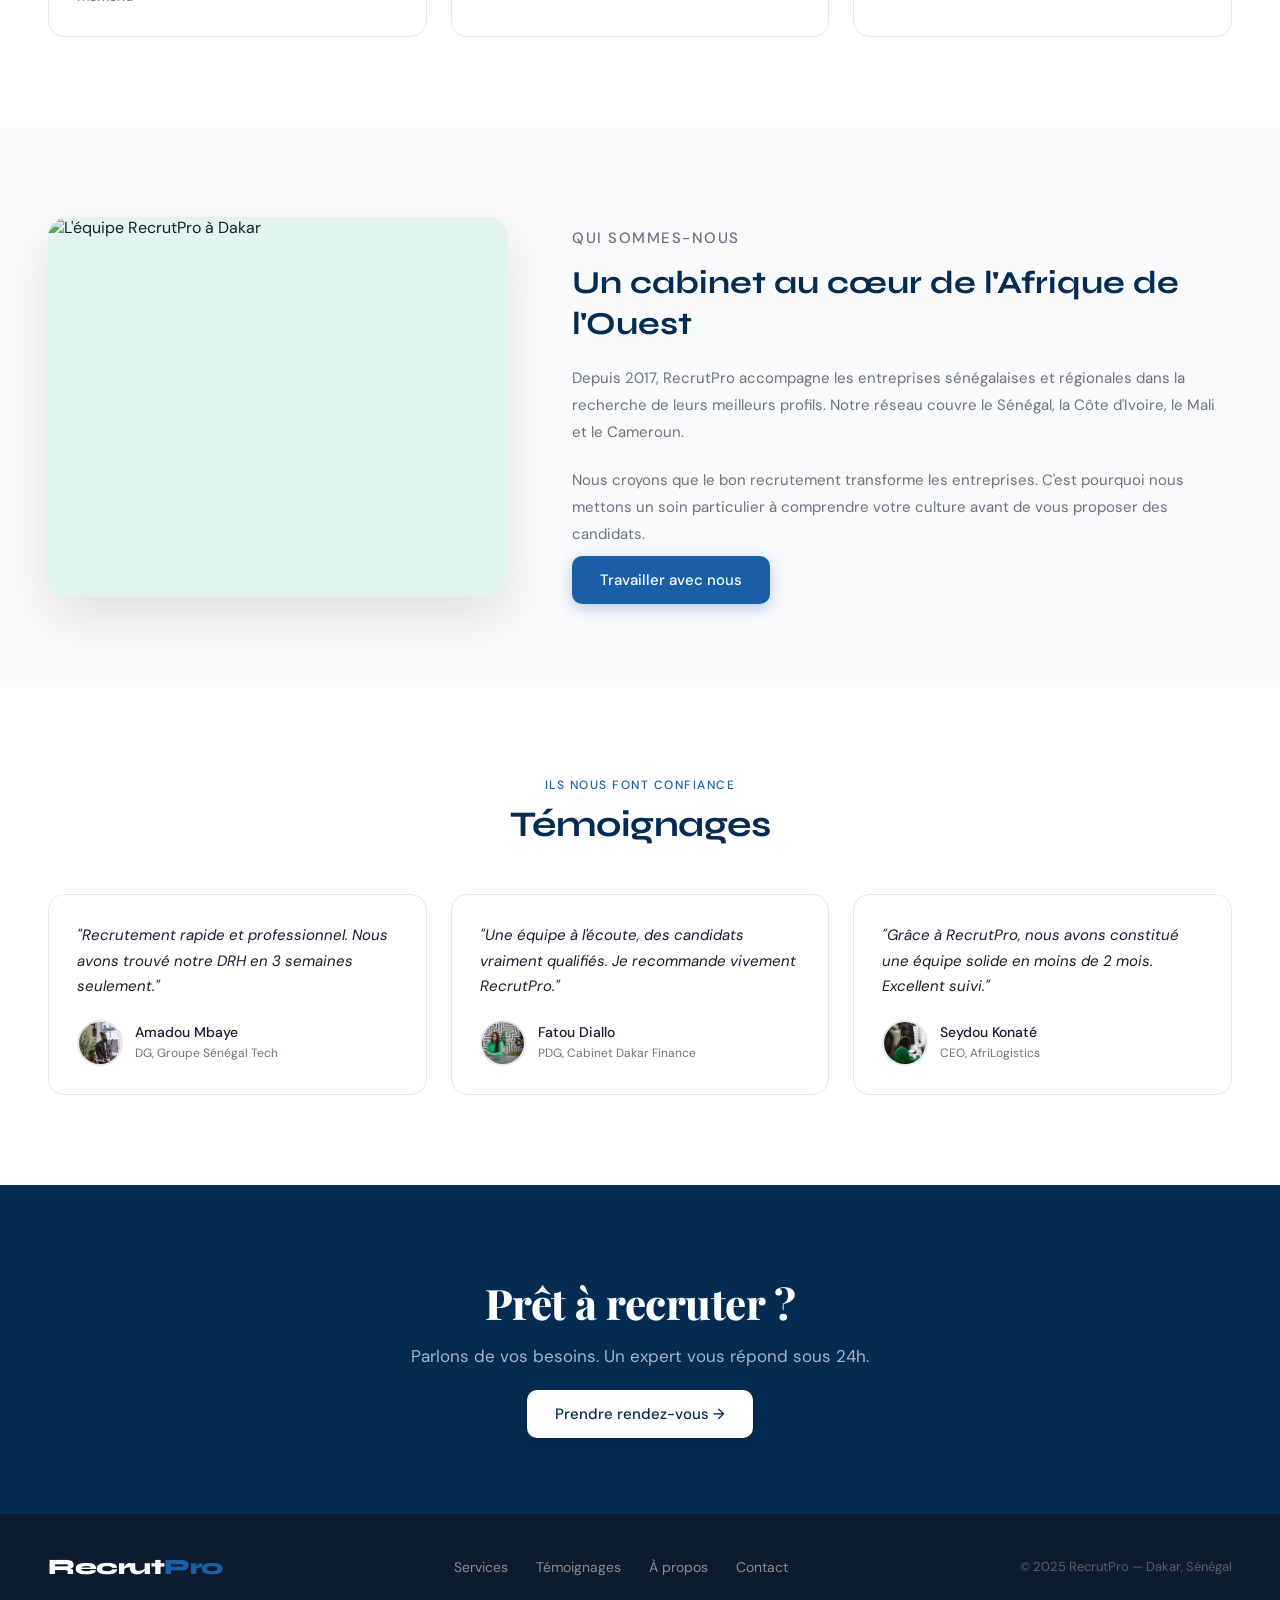
==== commit aaaa416b: "Changement police titres Playfair Display" ====
--- a/index.html
+++ b/index.html
@@ -5,7 +5,7 @@
   <meta name="viewport" content="width=device-width, initial-scale=1.0"/>
   <title>RecrutPro — Cabinet de recrutement</title>
   <link rel="preconnect" href="https://fonts.googleapis.com">
-  <link href="https://fonts.googleapis.com/css2?family=Syne:wght@400;600;700;800&family=DM+Sans:wght@300;400;500&display=swap" rel="stylesheet">
+  <link href="https://fonts.googleapis.com/css2?family=Syne:wght@400;600;700;800&family=DM+Sans:wght@300;400;500&family=Playfair+Display:ital,wght@0,700;1,700&display=swap" rel="stylesheet">
   <link rel="stylesheet" href="style.css" />
 </head>
 <body>
--- a/style.css
+++ b/style.css
@@ -138,7 +138,7 @@
 }
 
 .hero-content h1 {
-  font-family: 'Syne', sans-serif;
+  font-family: 'Playfair Display', serif;
   font-size: 52px;
   font-weight: 800;
   color: var(--blue-dark);
@@ -422,7 +422,7 @@
 .cta { padding: 90px 48px; background: var(--blue-dark); text-align: center; }
 
 .cta-content h2 {
-  font-family: 'Syne', sans-serif;
+  font-family: 'Playfair Display', serif;
   font-size: 42px;
   font-weight: 800;
   color: #fff;
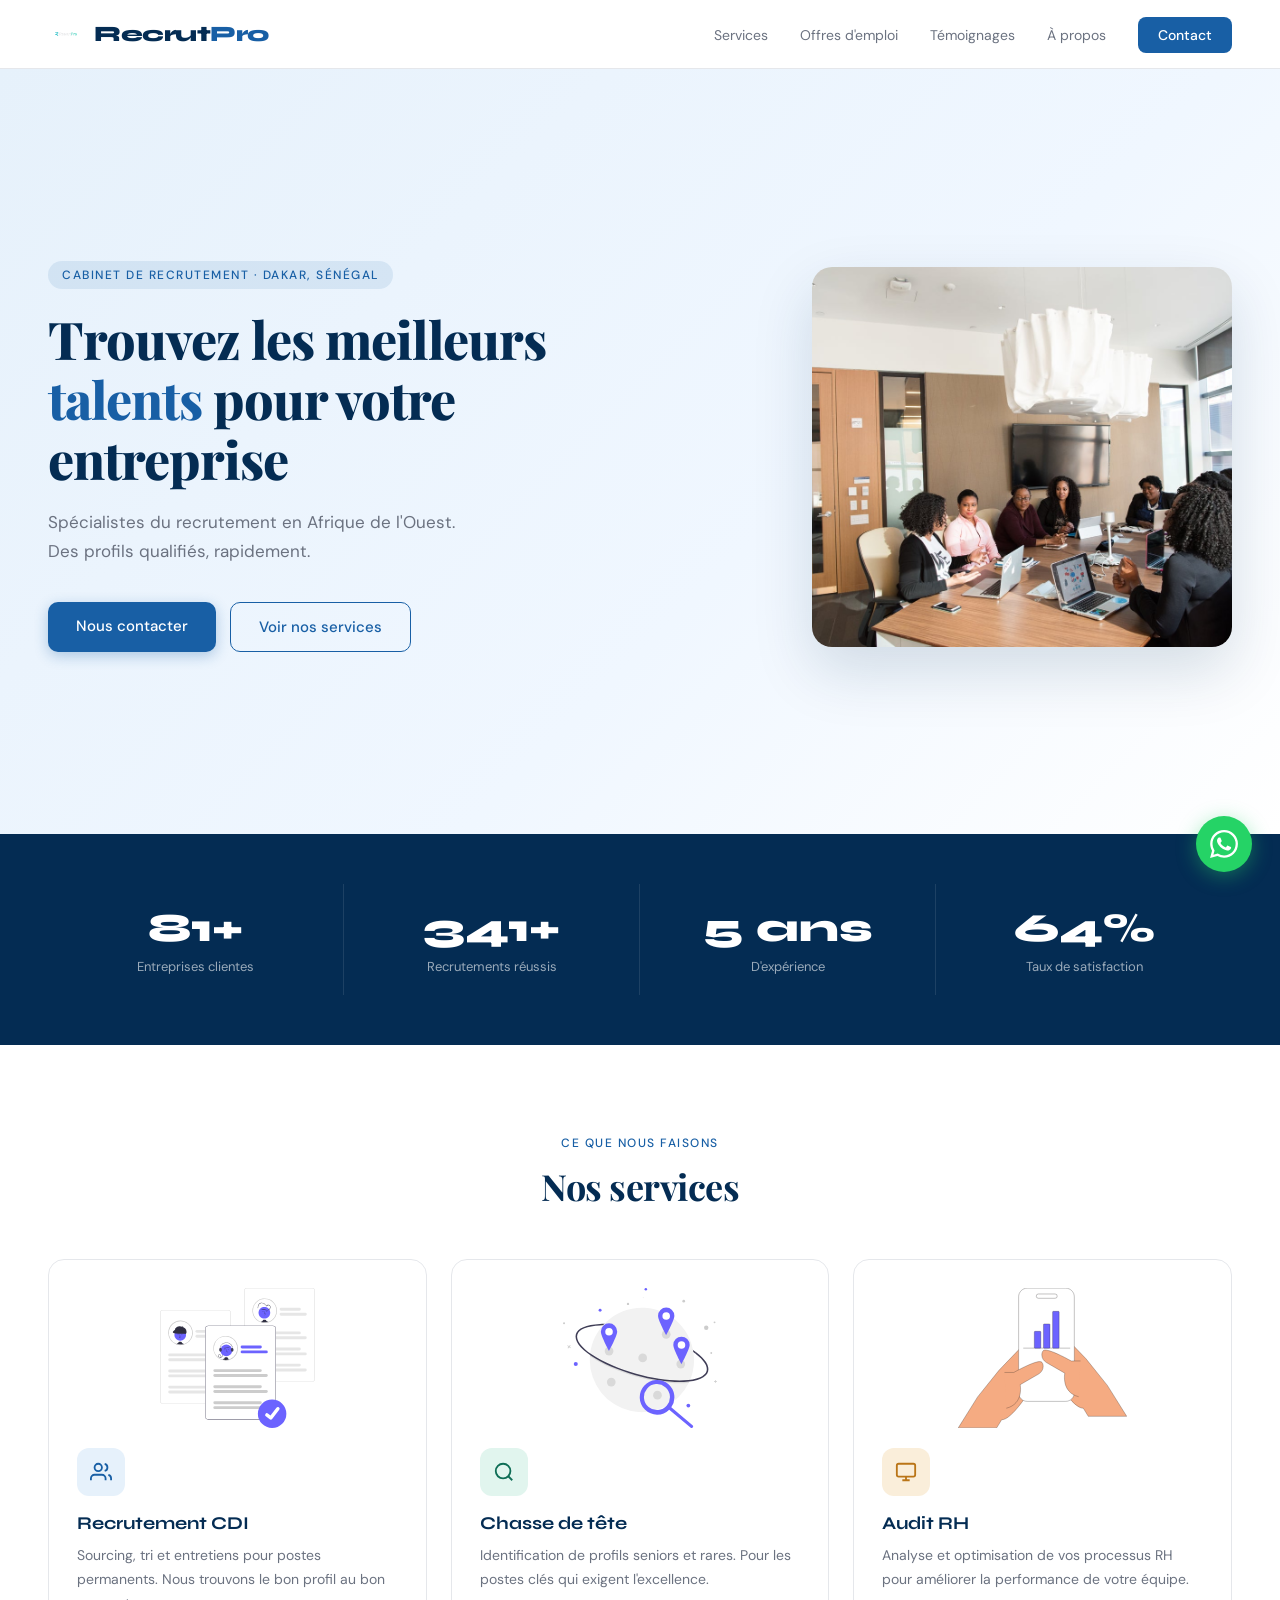
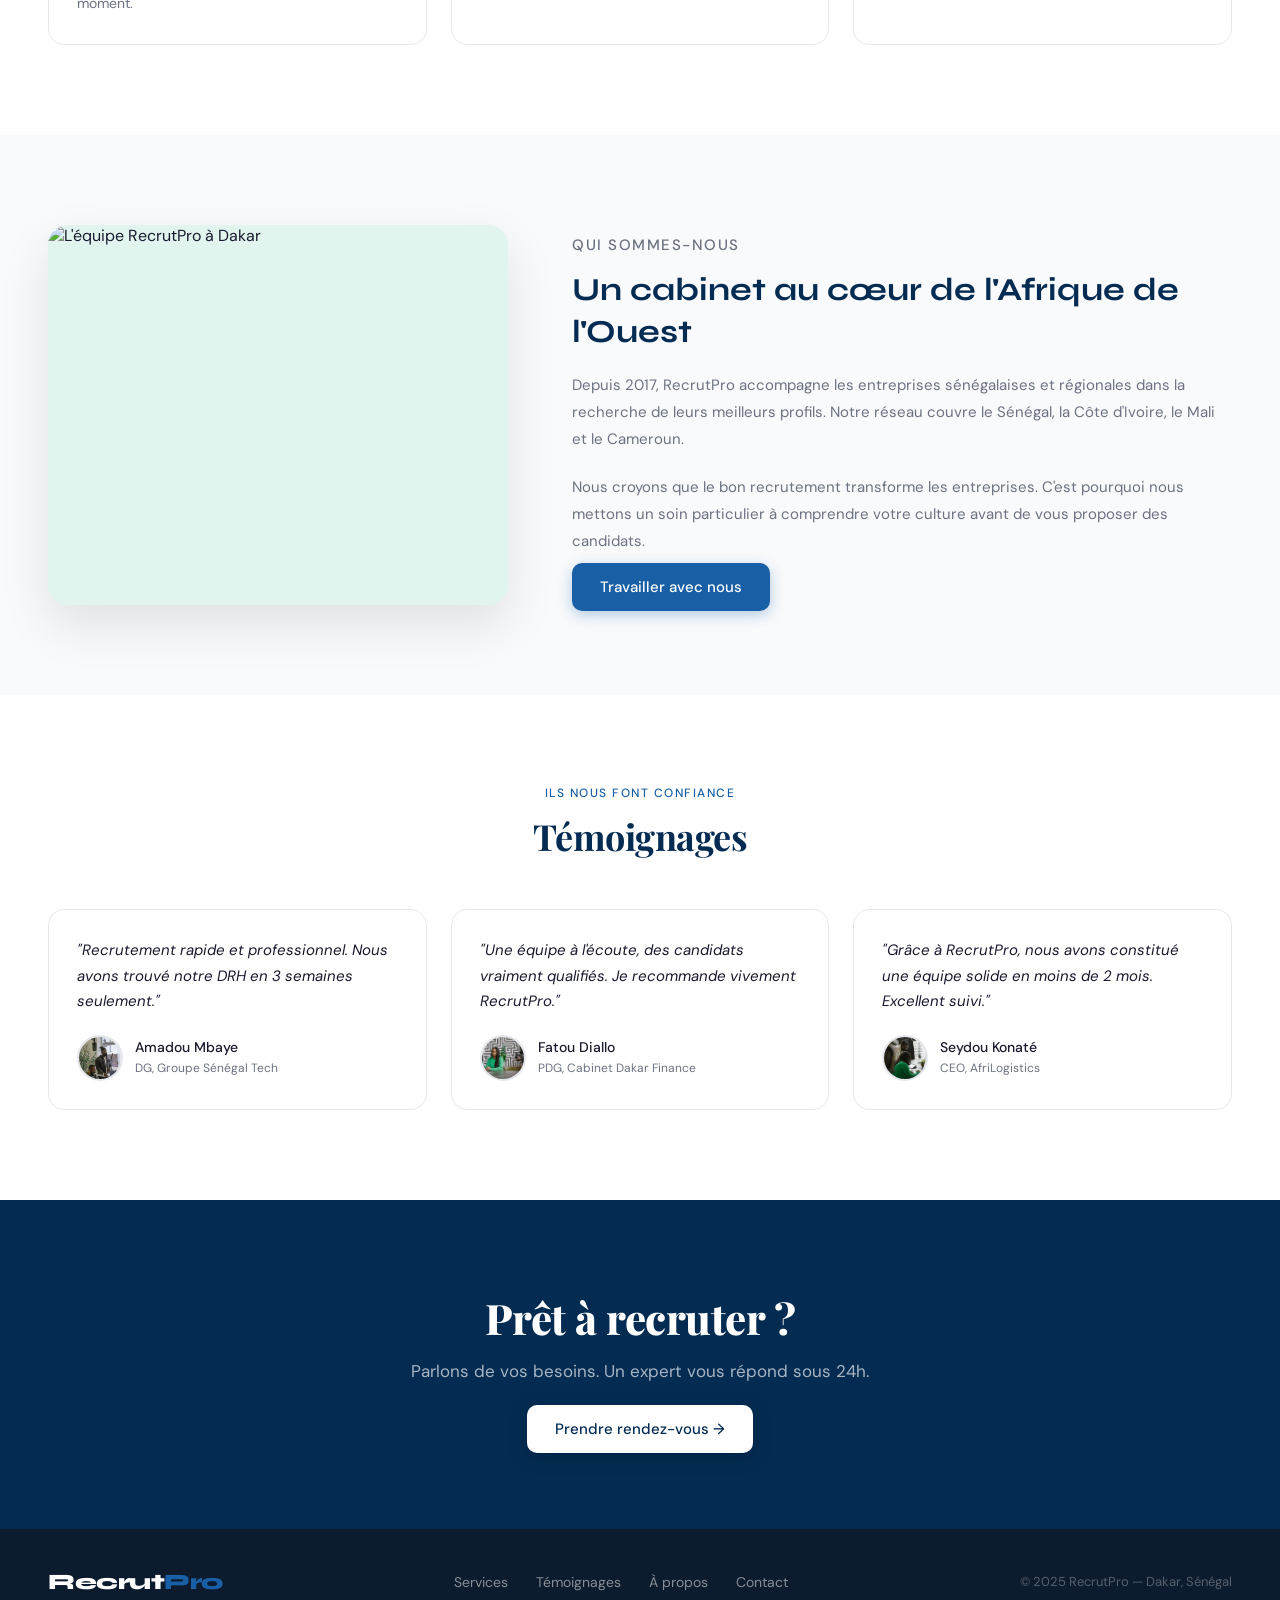
==== commit 4f9b4e6b: "Ajout bouton WhatsApp" ====
--- a/index.html
+++ b/index.html
@@ -268,5 +268,11 @@
   </footer>
 
   <script src="script.js"></script>
+  <!-- BOUTON WHATSAPP FLOTTANT -->
+<a href="https://wa.me/221XXXXXXXXX" target="_blank" class="whatsapp-btn" title="Contactez-nous sur WhatsApp">
+  <svg width="28" height="28" viewBox="0 0 24 24" fill="white">
+    <path d="M17.472 14.382c-.297-.149-1.758-.867-2.03-.967-.273-.099-.471-.148-.67.15-.197.297-.767.966-.94 1.164-.173.199-.347.223-.644.075-.297-.15-1.255-.463-2.39-1.475-.883-.788-1.48-1.761-1.653-2.059-.173-.297-.018-.458.13-.606.134-.133.298-.347.446-.52.149-.174.198-.298.298-.497.099-.198.05-.371-.025-.52-.075-.149-.669-1.612-.916-2.207-.242-.579-.487-.5-.669-.51-.173-.008-.371-.01-.57-.01-.198 0-.52.074-.792.372-.272.297-1.04 1.016-1.04 2.479 0 1.462 1.065 2.875 1.213 3.074.149.198 2.096 3.2 5.077 4.487.709.306 1.262.489 1.694.625.712.227 1.36.195 1.871.118.571-.085 1.758-.719 2.006-1.413.248-.694.248-1.289.173-1.413-.074-.124-.272-.198-.57-.347m-5.421 7.403h-.004a9.87 9.87 0 01-5.031-1.378l-.361-.214-3.741.982.998-3.648-.235-.374a9.86 9.86 0 01-1.51-5.26c.001-5.45 4.436-9.884 9.888-9.884 2.64 0 5.122 1.03 6.988 2.898a9.825 9.825 0 012.893 6.994c-.003 5.45-4.437 9.884-9.885 9.884m8.413-18.297A11.815 11.815 0 0012.05 0C5.495 0 .16 5.335.157 11.892c0 2.096.547 4.142 1.588 5.945L.057 24l6.305-1.654a11.882 11.882 0 005.683 1.448h.005c6.554 0 11.89-5.335 11.893-11.893a11.821 11.821 0 00-3.48-8.413z"/>
+  </svg>
+</a>
 </body>
 </html>
--- a/style.css
+++ b/style.css
@@ -247,11 +247,12 @@
 }
 
 .section-header h2 {
-  font-family: 'Syne', sans-serif;
+  font-family: 'Playfair Display', serif;
   font-size: 36px;
   font-weight: 700;
   color: var(--blue-dark);
   letter-spacing: -0.5px;
+  line-height: 1.4;
 }
 
 /* ========================
@@ -533,4 +534,26 @@
 
   .footer-content { flex-direction: column; text-align: center; }
   .footer-links { flex-wrap: wrap; justify-content: center; }
+}
+
+/* BOUTON WHATSAPP */
+.whatsapp-btn {
+  position: fixed;
+  bottom: 28px;
+  right: 28px;
+  background: #25D366;
+  width: 56px;
+  height: 56px;
+  border-radius: 50%;
+  display: flex;
+  align-items: center;
+  justify-content: center;
+  box-shadow: 0 4px 20px rgba(37,211,102,0.4);
+  z-index: 999;
+  transition: transform 0.2s, box-shadow 0.2s;
+}
+
+.whatsapp-btn:hover {
+  transform: translateY(-3px) scale(1.05);
+  box-shadow: 0 8px 28px rgba(37,211,102,0.5);
 }
